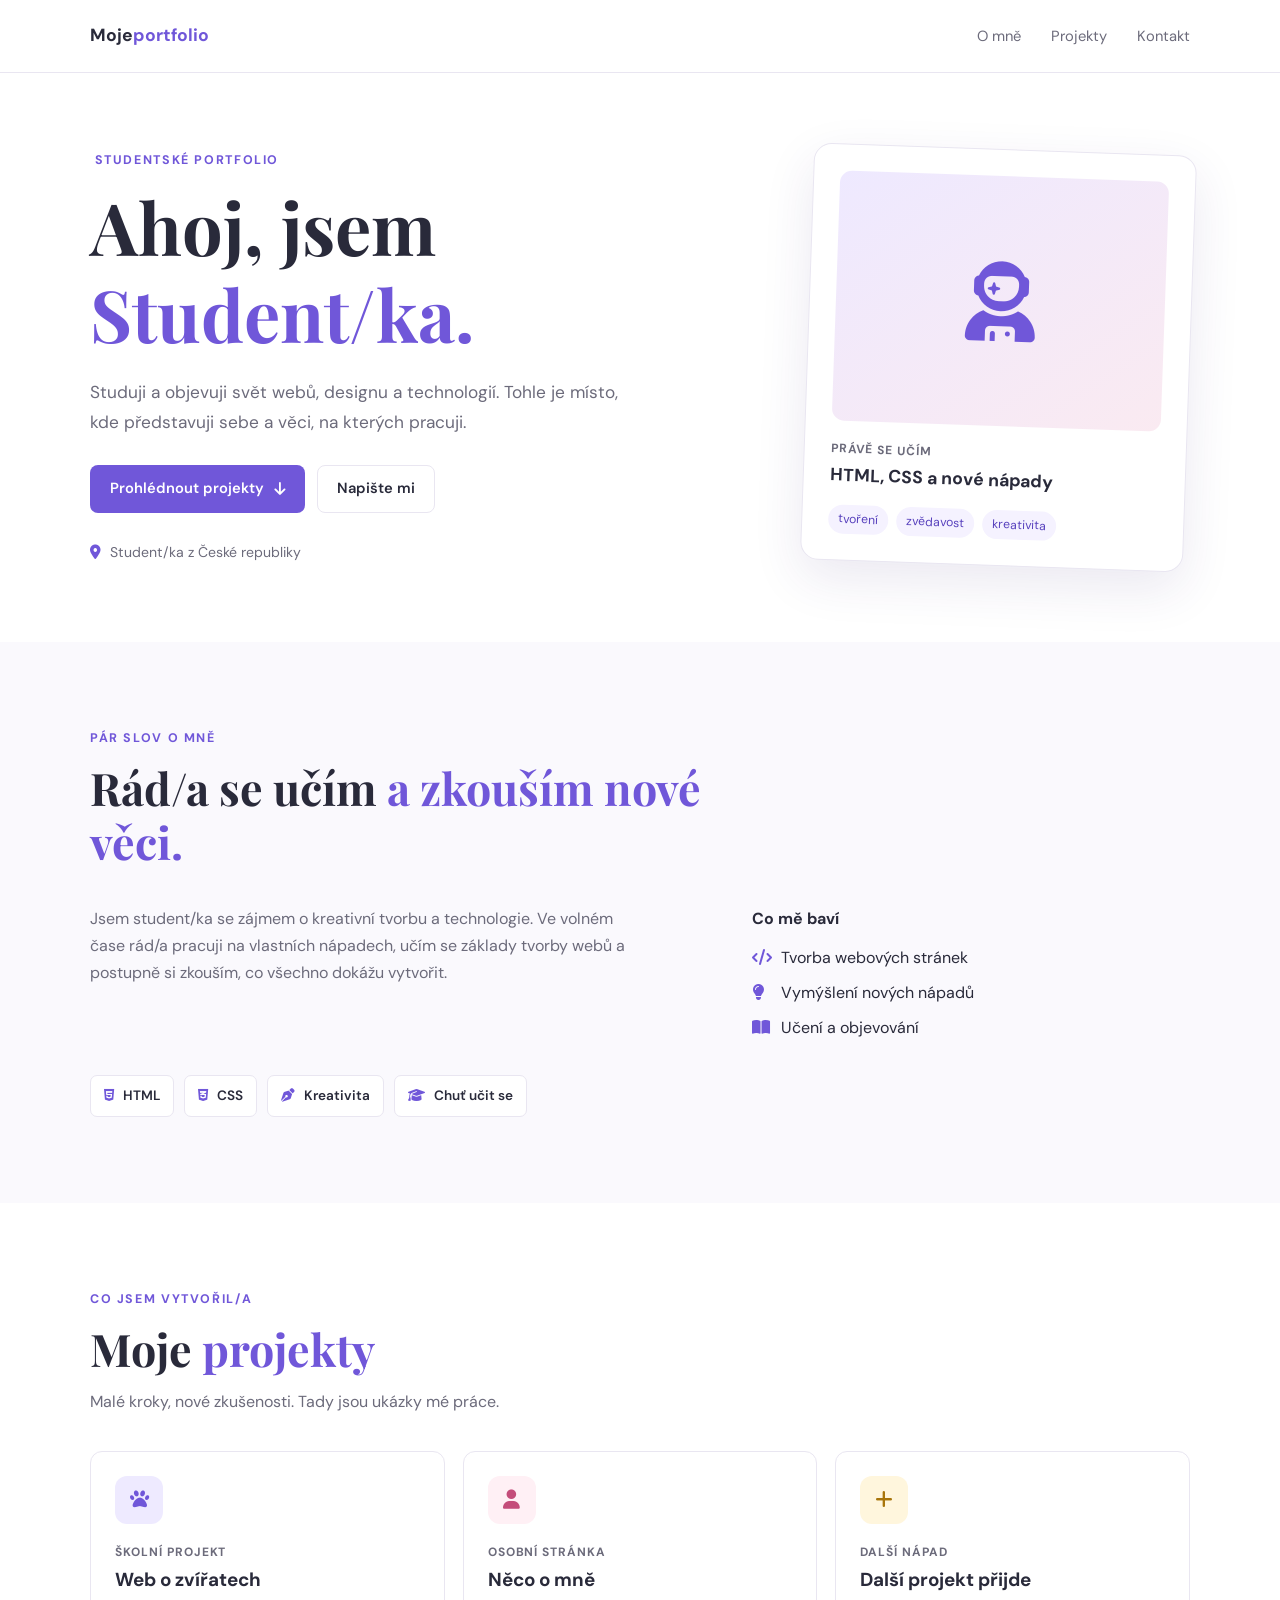
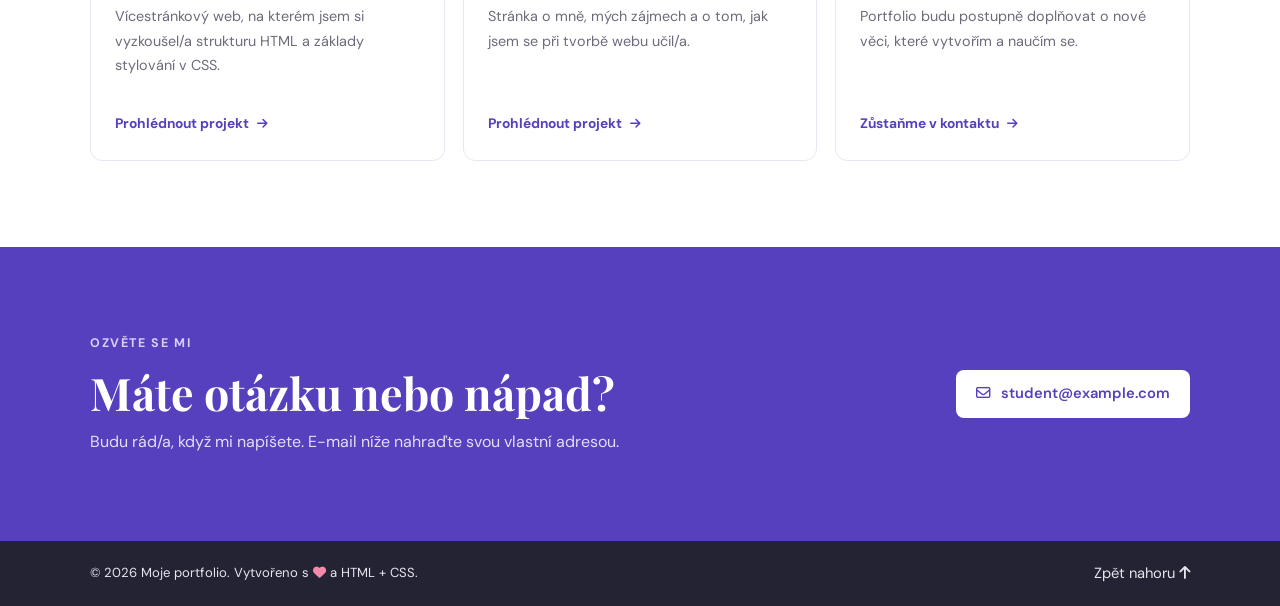
==== index.html @ a43b7ca5 "aaa" ====
<!DOCTYPE html>
<html lang="cs">

<head>
    <meta charset="UTF-8">
    <meta name="viewport" content="width=device-width, initial-scale=1.0">
    <meta name="description" content="Studentské portfolio — představení, dovednosti a projekty.">
    <title>Moje portfolio | Student</title>
    <link rel="preconnect" href="https://fonts.googleapis.com">
    <link rel="preconnect" href="https://fonts.gstatic.com" crossorigin>
    <link href="https://fonts.googleapis.com/css2?family=DM+Sans:wght@400;500;600;700&family=Playfair+Display:wght@600;700&display=swap" rel="stylesheet">
    <link rel="stylesheet" href="https://cdnjs.cloudflare.com/ajax/libs/font-awesome/6.5.2/css/all.min.css">
    <link rel="stylesheet" href="style.css">
</head>

<body>
    <header class="site-header">
        <nav class="navigation container" aria-label="Hlavní navigace">
            <a class="brand" href="#uvod">Moje<span>portfolio</span></a>
            <ul class="nav-links">
                <li><a href="#o-mne">O mně</a></li>
                <li><a href="#projekty">Projekty</a></li>
                <li><a href="#kontakt">Kontakt</a></li>
            </ul>
        </nav>
    </header>

    <main>
        <section class="hero container" id="uvod">
            <div class="hero-copy">
                <p class="eyebrow"><i class="fa-solid fa-sparkles" aria-hidden="true"></i> Studentské portfolio</p>
                <h1>Ahoj, jsem <span>Student/ka.</span></h1>
                <p class="hero-description">
                    Studuji a objevuji svět webů, designu a technologií. Tohle je místo,
                    kde představuji sebe a věci, na kterých pracuji.
                </p>
                <div class="hero-actions">
                    <a class="button button-primary" href="#projekty">Prohlédnout projekty <i class="fa-solid fa-arrow-down" aria-hidden="true"></i></a>
                    <a class="button button-secondary" href="#kontakt">Napište mi</a>
                </div>
                <p class="hero-note"><i class="fa-solid fa-location-dot" aria-hidden="true"></i> Student/ka z České republiky</p>
            </div>
            <div class="hero-card" aria-label="Krátké představení">
                <div class="portrait-placeholder" aria-hidden="true">
                    <i class="fa-solid fa-user-astronaut"></i>
                </div>
                <p class="card-label">Právě se učím</p>
                <p class="card-title">HTML, CSS a nové nápady</p>
                <div class="learning-tags">
                    <span>tvoření</span>
                    <span>zvědavost</span>
                    <span>kreativita</span>
                </div>
            </div>
        </section>

        <section class="section section-soft" id="o-mne">
            <div class="container">
                <div class="section-heading">
                    <p class="eyebrow">Pár slov o mně</p>
                    <h2>Rád/a se učím <span>a zkouším nové věci.</span></h2>
                </div>
                <div class="about-grid">
                    <p class="about-copy">
                        Jsem student/ka se zájmem o kreativní tvorbu a technologie.
                        Ve volném čase rád/a pracuji na vlastních nápadech, učím se
                        základy tvorby webů a postupně si zkouším, co všechno dokážu vytvořit.
                    </p>
                    <div class="interests">
                        <h3>Co mě baví</h3>
                        <ul>
                            <li><i class="fa-solid fa-code" aria-hidden="true"></i> Tvorba webových stránek</li>
                            <li><i class="fa-solid fa-lightbulb" aria-hidden="true"></i> Vymýšlení nových nápadů</li>
                            <li><i class="fa-solid fa-book-open" aria-hidden="true"></i> Učení a objevování</li>
                        </ul>
                    </div>
                </div>
                <div class="skills" aria-label="Dovednosti">
                    <span><i class="fa-brands fa-html5" aria-hidden="true"></i> HTML</span>
                    <span><i class="fa-brands fa-css3-alt" aria-hidden="true"></i> CSS</span>
                    <span><i class="fa-solid fa-pen-nib" aria-hidden="true"></i> Kreativita</span>
                    <span><i class="fa-solid fa-graduation-cap" aria-hidden="true"></i> Chuť učit se</span>
                </div>
            </div>
        </section>

        <section class="section container" id="projekty">
            <div class="section-heading">
                <p class="eyebrow">Co jsem vytvořil/a</p>
                <h2>Moje <span>projekty</span></h2>
                <p class="section-description">Malé kroky, nové zkušenosti. Tady jsou ukázky mé práce.</p>
            </div>
            <div class="project-grid">
                <article class="project-card">
                    <div class="project-icon"><i class="fa-solid fa-paw" aria-hidden="true"></i></div>
                    <p class="project-type">Školní projekt</p>
                    <h3>Web o zvířatech</h3>
                    <p>Vícestránkový web, na kterém jsem si vyzkoušel/a strukturu HTML a základy stylování v CSS.</p>
                    <a href="zvirata.html">Prohlédnout projekt <i class="fa-solid fa-arrow-right" aria-hidden="true"></i></a>
                </article>
                <article class="project-card">
                    <div class="project-icon project-icon-pink"><i class="fa-solid fa-user" aria-hidden="true"></i></div>
                    <p class="project-type">Osobní stránka</p>
                    <h3>Něco o mně</h3>
                    <p>Stránka o mně, mých zájmech a o tom, jak jsem se při tvorbě webu učil/a.</p>
                    <a href="o-mne.html">Prohlédnout projekt <i class="fa-solid fa-arrow-right" aria-hidden="true"></i></a>
                </article>
                <article class="project-card project-card-note">
                    <div class="project-icon project-icon-yellow"><i class="fa-solid fa-plus" aria-hidden="true"></i></div>
                    <p class="project-type">Další nápad</p>
                    <h3>Další projekt přijde</h3>
                    <p>Portfolio budu postupně doplňovat o nové věci, které vytvořím a naučím se.</p>
                    <a href="#kontakt">Zůstaňme v kontaktu <i class="fa-solid fa-arrow-right" aria-hidden="true"></i></a>
                </article>
            </div>
        </section>

        <section class="section contact-section" id="kontakt">
            <div class="container contact-content">
                <div>
                    <p class="eyebrow">Ozvěte se mi</p>
                    <h2>Máte otázku nebo nápad?</h2>
                    <p>Budu rád/a, když mi napíšete. E-mail níže nahraďte svou vlastní adresou.</p>
                </div>
                <a class="button button-light" href="mailto:student@example.com">
                    <i class="fa-regular fa-envelope" aria-hidden="true"></i> student@example.com
                </a>
            </div>
        </section>
    </main>

    <footer class="site-footer">
        <div class="container footer-content">
            <p>© 2026 Moje portfolio. Vytvořeno s <i class="fa-solid fa-heart" aria-label="láskou"></i> a HTML + CSS.</p>
            <a href="#uvod">Zpět nahoru <i class="fa-solid fa-arrow-up" aria-hidden="true"></i></a>
        </div>
    </footer>
</body>

</html>
---- style.css ----
:root {
    color-scheme: light;
    --ink: #292a3a;
    --muted: #6c6b7b;
    --purple: #7057d9;
    --purple-dark: #5740bd;
    --lavender: #f5f2ff;
    --line: #e9e6f1;
    --white: #fff;
}

* {
    box-sizing: border-box;
}

html {
    scroll-behavior: smooth;
    scroll-padding-top: 88px;
}

body {
    margin: 0;
    background: var(--white);
    color: var(--ink);
    font-family: "DM Sans", sans-serif;
    line-height: 1.7;
}

a {
    color: inherit;
}

.container {
    width: min(1100px, calc(100% - 40px));
    margin-inline: auto;
}

.site-header {
    position: sticky;
    z-index: 2;
    top: 0;
    background: rgb(255 255 255 / 94%);
    border-bottom: 1px solid var(--line);
    backdrop-filter: blur(12px);
}

.navigation,
.nav-links,
.footer-content {
    display: flex;
    align-items: center;
    justify-content: space-between;
}

.navigation {
    min-height: 72px;
}

.brand {
    font-size: 1.1rem;
    font-weight: 700;
    text-decoration: none;
}

.brand span {
    color: var(--purple);
}

.nav-links {
    gap: 30px;
    margin: 0;
    padding: 0;
    list-style: none;
}

.nav-links a,
.site-footer a {
    color: var(--muted);
    font-size: 0.92rem;
    text-decoration: none;
}

.nav-links a:hover,
.site-footer a:hover {
    color: var(--purple);
}

.hero {
    display: grid;
    min-height: 560px;
    grid-template-columns: 1.35fr 0.8fr;
    align-items: center;
    gap: 70px;
    padding-block: 76px;
}

.eyebrow {
    margin: 0 0 12px;
    color: var(--purple);
    font-size: 0.78rem;
    font-weight: 700;
    letter-spacing: 0.13em;
    text-transform: uppercase;
}

h1,
h2,
h3,
p {
    margin-top: 0;
}

h1,
h2 {
    font-family: "Playfair Display", serif;
    line-height: 1.2;
}

h1 {
    max-width: 650px;
    margin-bottom: 22px;
    font-size: clamp(2.8rem, 6vw, 4.5rem);
}

h1 span,
.section-heading h2 span {
    color: var(--purple);
}

.hero-description {
    max-width: 550px;
    margin-bottom: 28px;
    color: var(--muted);
    font-size: 1.08rem;
}

.hero-actions {
    display: flex;
    flex-wrap: wrap;
    gap: 12px;
}

.button {
    display: inline-flex;
    min-height: 48px;
    align-items: center;
    justify-content: center;
    gap: 10px;
    padding: 10px 19px;
    border: 1px solid transparent;
    border-radius: 8px;
    font-size: 0.92rem;
    font-weight: 600;
    text-decoration: none;
    transition: background-color 160ms ease, transform 160ms ease;
}

.button:hover {
    transform: translateY(-2px);
}

.button-primary {
    background: var(--purple);
    color: var(--white);
}

.button-primary:hover {
    background: var(--purple-dark);
}

.button-secondary {
    border-color: var(--line);
    color: var(--ink);
}

.button-secondary:hover {
    background: var(--lavender);
}

.hero-note {
    margin: 28px 0 0;
    color: var(--muted);
    font-size: 0.88rem;
}

.hero-note i {
    margin-right: 5px;
    color: var(--purple);
}

.hero-card {
    position: relative;
    padding: 26px;
    border: 1px solid var(--line);
    border-radius: 18px;
    background: var(--white);
    box-shadow: 0 18px 50px rgb(61 44 120 / 10%);
    transform: rotate(2deg);
}

.portrait-placeholder {
    display: grid;
    min-height: 250px;
    place-items: center;
    border-radius: 12px;
    background: linear-gradient(145deg, #eee9ff, #faeaf1);
    color: var(--purple);
    font-size: 5rem;
}

.card-label,
.project-type {
    margin: 18px 0 2px;
    color: var(--muted);
    font-size: 0.75rem;
    font-weight: 700;
    letter-spacing: 0.08em;
    text-transform: uppercase;
}

.card-title {
    margin-bottom: 14px;
    font-size: 1.1rem;
    font-weight: 700;
}

.learning-tags {
    display: flex;
    flex-wrap: wrap;
    gap: 8px;
}

.learning-tags span {
    padding: 4px 10px;
    border-radius: 99px;
    background: var(--lavender);
    color: var(--purple-dark);
    font-size: 0.76rem;
}

.section {
    padding-block: 86px;
}

.section-soft {
    background: #faf9fd;
}

.section-heading {
    max-width: 660px;
    margin-bottom: 36px;
}

.section-heading h2,
.contact-content h2 {
    margin-bottom: 12px;
    font-size: clamp(2rem, 4vw, 2.8rem);
}

.section-description,
.about-copy,
.project-card > p:not(.project-type),
.contact-content > div > p:last-child {
    color: var(--muted);
}

.about-grid {
    display: grid;
    grid-template-columns: 1.15fr 0.85fr;
    gap: 70px;
}

.about-copy {
    max-width: 560px;
    margin: 0;
}

.interests h3 {
    margin-bottom: 12px;
    font-size: 1rem;
}

.interests ul {
    display: grid;
    gap: 8px;
    margin: 0;
    padding: 0;
    list-style: none;
}

.interests li i {
    width: 25px;
    color: var(--purple);
}

.skills {
    display: flex;
    flex-wrap: wrap;
    gap: 10px;
    margin-top: 34px;
}

.skills span {
    padding: 8px 13px;
    border: 1px solid var(--line);
    border-radius: 7px;
    background: var(--white);
    font-size: 0.85rem;
    font-weight: 600;
}

.skills i {
    margin-right: 6px;
    color: var(--purple);
}

.project-grid {
    display: grid;
    grid-template-columns: repeat(3, 1fr);
    gap: 18px;
}

.project-card {
    display: flex;
    min-height: 310px;
    flex-direction: column;
    align-items: flex-start;
    padding: 24px;
    border: 1px solid var(--line);
    border-radius: 12px;
    background: var(--white);
    transition: border-color 160ms ease, box-shadow 160ms ease, transform 160ms ease;
}

.project-card:hover {
    transform: translateY(-4px);
    border-color: #cfc5ff;
    box-shadow: 0 14px 32px rgb(61 44 120 / 8%);
}

.project-icon {
    display: grid;
    width: 48px;
    height: 48px;
    place-items: center;
    border-radius: 12px;
    background: #eeeaff;
    color: var(--purple);
    font-size: 1.2rem;
}

.project-icon-pink {
    background: #fff0f5;
    color: #c44d7a;
}

.project-icon-yellow {
    background: #fff6dd;
    color: #a8750b;
}

.project-card .project-type {
    margin-top: 18px;
}

.project-card h3 {
    margin-bottom: 8px;
    font-size: 1.18rem;
}

.project-card > p:not(.project-type) {
    margin-bottom: 18px;
    font-size: 0.9rem;
}

.project-card > a {
    margin-top: auto;
    color: var(--purple-dark);
    font-size: 0.86rem;
    font-weight: 700;
    text-decoration: none;
}

.project-card > a i {
    margin-left: 5px;
    font-size: 0.75rem;
}

.contact-section {
    background: var(--purple-dark);
    color: var(--white);
}

.contact-content {
    display: flex;
    align-items: center;
    justify-content: space-between;
    gap: 30px;
}

.contact-content .eyebrow {
    color: #d9d0ff;
}

.contact-content h2 {
    margin-bottom: 8px;
}

.contact-content > div > p:last-child {
    margin-bottom: 0;
    color: #e3def7;
}

.button-light {
    flex-shrink: 0;
    background: var(--white);
    color: var(--purple-dark);
}

.button-light:hover {
    background: var(--lavender);
}

.site-footer {
    padding-block: 20px;
    background: #242333;
    color: #e7e5ee;
    font-size: 0.82rem;
}

.footer-content p {
    margin: 0;
}

.footer-content p i {
    color: #f28aa9;
}

.site-footer a {
    color: #e7e5ee;
}

@media (max-width: 760px) {
    .hero {
        min-height: auto;
        grid-template-columns: 1fr;
        gap: 40px;
        padding-block: 62px;
    }

    .hero-card {
        width: min(100%, 420px);
        margin-inline: auto;
    }

    .about-grid {
        grid-template-columns: 1fr;
        gap: 28px;
    }

    .project-grid {
        grid-template-columns: 1fr 1fr;
    }

    .contact-content {
        align-items: flex-start;
        flex-direction: column;
    }
}

@media (max-width: 520px) {
    .container {
        width: min(100% - 32px, 1100px);
    }

    .navigation {
        min-height: 64px;
    }

    .nav-links {
        gap: 14px;
    }

    .nav-links a {
        font-size: 0.8rem;
    }

    .section {
        padding-block: 64px;
    }

    .project-grid {
        grid-template-columns: 1fr;
    }

    .project-card {
        min-height: 275px;
    }

    .footer-content {
        align-items: flex-start;
        flex-direction: column;
        gap: 8px;
    }
}

@media (prefers-reduced-motion: reduce) {
    *,
    *::before,
    *::after {
        scroll-behavior: auto !important;
        transition-duration: 0.01ms !important;
    }
}
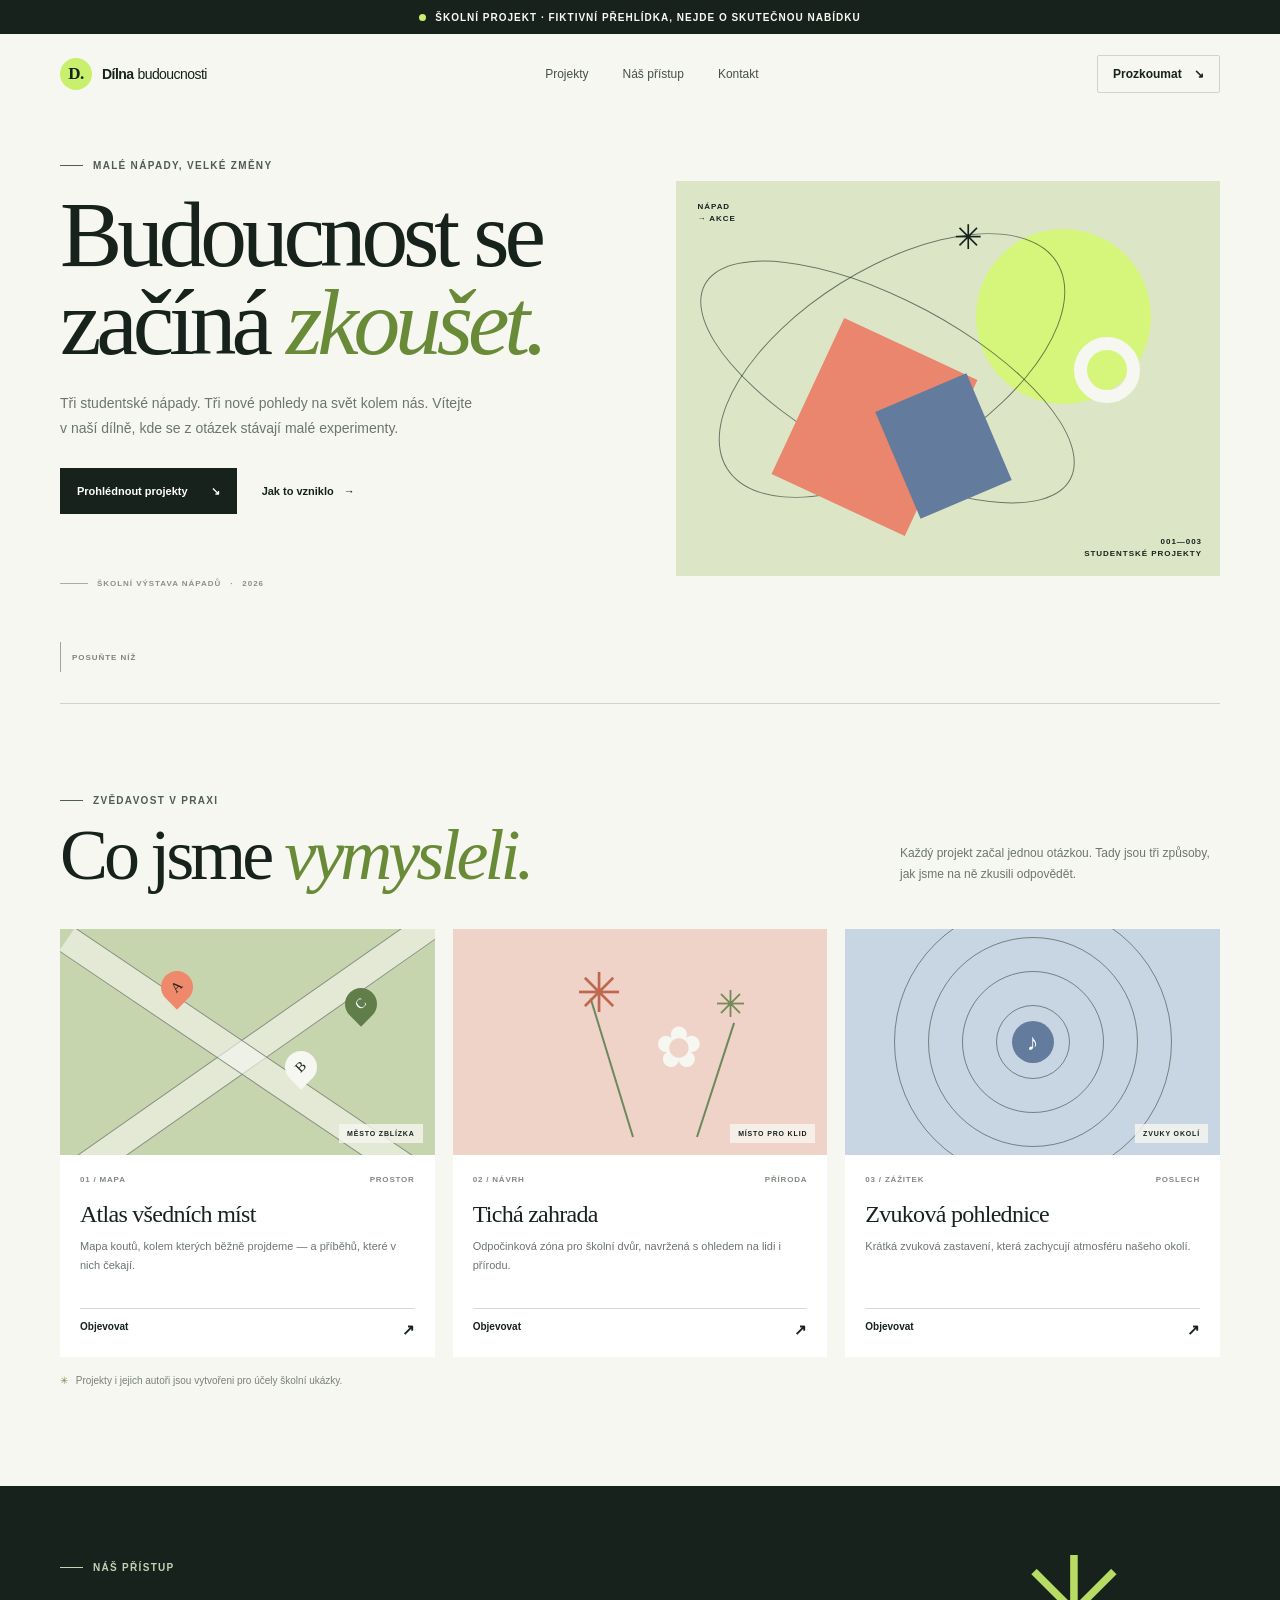
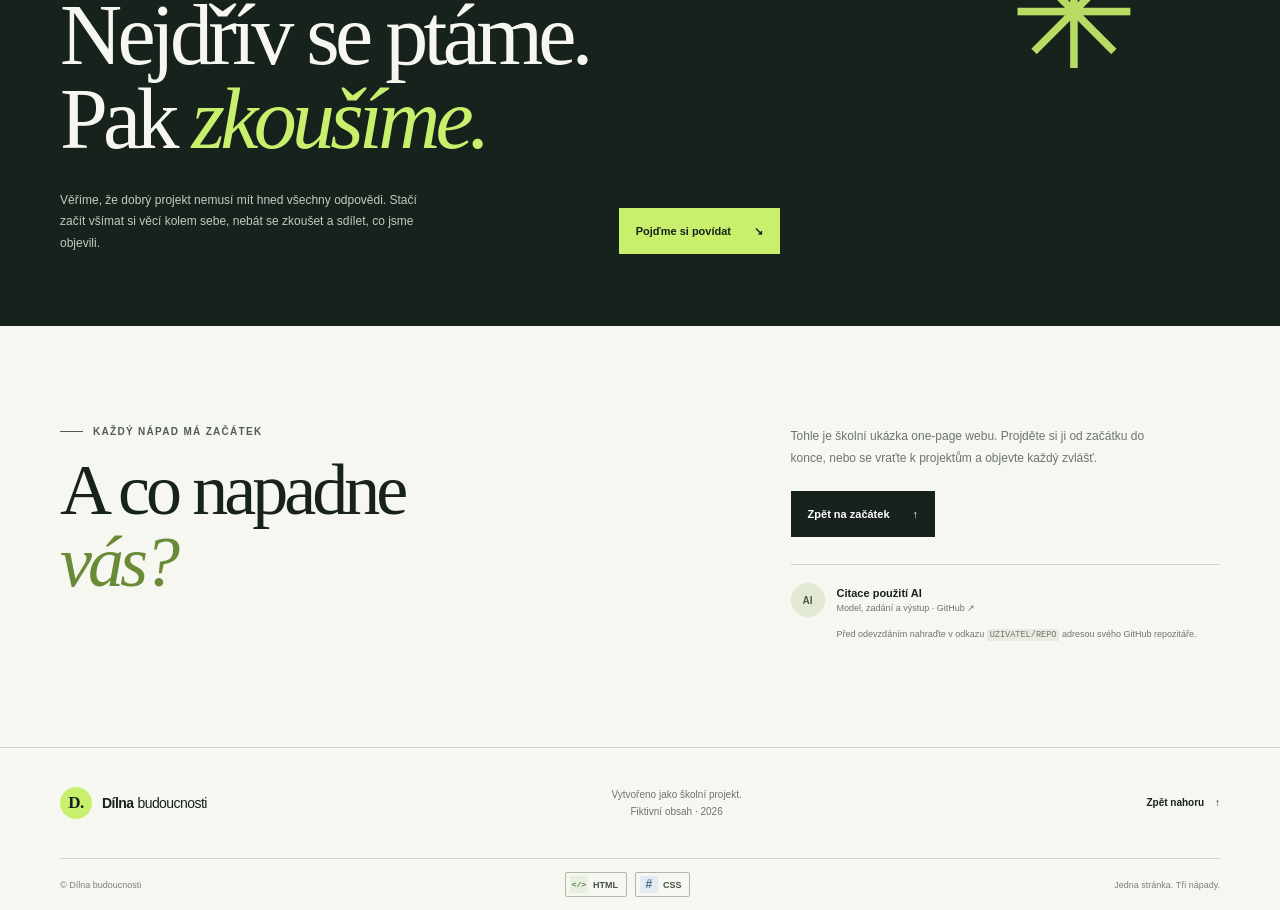
==== commit bb1ffac0: "Add files via upload" ====
--- a/index.html
+++ b/index.html
@@ -1,140 +1,170 @@
-<!DOCTYPE html>
-<html lang="cs">
-
-<head>
-    <meta charset="UTF-8">
-    <meta name="viewport" content="width=device-width, initial-scale=1.0">
-    <meta name="description" content="Studentské portfolio — představení, dovednosti a projekty.">
-    <title>Moje portfolio | Student</title>
-    <link rel="preconnect" href="https://fonts.googleapis.com">
-    <link rel="preconnect" href="https://fonts.gstatic.com" crossorigin>
-    <link href="https://fonts.googleapis.com/css2?family=DM+Sans:wght@400;500;600;700&family=Playfair+Display:wght@600;700&display=swap" rel="stylesheet">
-    <link rel="stylesheet" href="https://cdnjs.cloudflare.com/ajax/libs/font-awesome/6.5.2/css/all.min.css">
-    <link rel="stylesheet" href="style.css">
-</head>
-
-<body>
-    <header class="site-header">
-        <nav class="navigation container" aria-label="Hlavní navigace">
-            <a class="brand" href="#uvod">Moje<span>portfolio</span></a>
-            <ul class="nav-links">
-                <li><a href="#o-mne">O mně</a></li>
-                <li><a href="#projekty">Projekty</a></li>
-                <li><a href="#kontakt">Kontakt</a></li>
-            </ul>
-        </nav>
-    </header>
-
-    <main>
-        <section class="hero container" id="uvod">
-            <div class="hero-copy">
-                <p class="eyebrow"><i class="fa-solid fa-sparkles" aria-hidden="true"></i> Studentské portfolio</p>
-                <h1>Ahoj, jsem <span>Student/ka.</span></h1>
-                <p class="hero-description">
-                    Studuji a objevuji svět webů, designu a technologií. Tohle je místo,
-                    kde představuji sebe a věci, na kterých pracuji.
-                </p>
-                <div class="hero-actions">
-                    <a class="button button-primary" href="#projekty">Prohlédnout projekty <i class="fa-solid fa-arrow-down" aria-hidden="true"></i></a>
-                    <a class="button button-secondary" href="#kontakt">Napište mi</a>
-                </div>
-                <p class="hero-note"><i class="fa-solid fa-location-dot" aria-hidden="true"></i> Student/ka z České republiky</p>
-            </div>
-            <div class="hero-card" aria-label="Krátké představení">
-                <div class="portrait-placeholder" aria-hidden="true">
-                    <i class="fa-solid fa-user-astronaut"></i>
-                </div>
-                <p class="card-label">Právě se učím</p>
-                <p class="card-title">HTML, CSS a nové nápady</p>
-                <div class="learning-tags">
-                    <span>tvoření</span>
-                    <span>zvědavost</span>
-                    <span>kreativita</span>
-                </div>
-            </div>
-        </section>
-
-        <section class="section section-soft" id="o-mne">
-            <div class="container">
-                <div class="section-heading">
-                    <p class="eyebrow">Pár slov o mně</p>
-                    <h2>Rád/a se učím <span>a zkouším nové věci.</span></h2>
-                </div>
-                <div class="about-grid">
-                    <p class="about-copy">
-                        Jsem student/ka se zájmem o kreativní tvorbu a technologie.
-                        Ve volném čase rád/a pracuji na vlastních nápadech, učím se
-                        základy tvorby webů a postupně si zkouším, co všechno dokážu vytvořit.
-                    </p>
-                    <div class="interests">
-                        <h3>Co mě baví</h3>
-                        <ul>
-                            <li><i class="fa-solid fa-code" aria-hidden="true"></i> Tvorba webových stránek</li>
-                            <li><i class="fa-solid fa-lightbulb" aria-hidden="true"></i> Vymýšlení nových nápadů</li>
-                            <li><i class="fa-solid fa-book-open" aria-hidden="true"></i> Učení a objevování</li>
-                        </ul>
-                    </div>
-                </div>
-                <div class="skills" aria-label="Dovednosti">
-                    <span><i class="fa-brands fa-html5" aria-hidden="true"></i> HTML</span>
-                    <span><i class="fa-brands fa-css3-alt" aria-hidden="true"></i> CSS</span>
-                    <span><i class="fa-solid fa-pen-nib" aria-hidden="true"></i> Kreativita</span>
-                    <span><i class="fa-solid fa-graduation-cap" aria-hidden="true"></i> Chuť učit se</span>
-                </div>
-            </div>
-        </section>
-
-        <section class="section container" id="projekty">
-            <div class="section-heading">
-                <p class="eyebrow">Co jsem vytvořil/a</p>
-                <h2>Moje <span>projekty</span></h2>
-                <p class="section-description">Malé kroky, nové zkušenosti. Tady jsou ukázky mé práce.</p>
-            </div>
-            <div class="project-grid">
-                <article class="project-card">
-                    <div class="project-icon"><i class="fa-solid fa-paw" aria-hidden="true"></i></div>
-                    <p class="project-type">Školní projekt</p>
-                    <h3>Web o zvířatech</h3>
-                    <p>Vícestránkový web, na kterém jsem si vyzkoušel/a strukturu HTML a základy stylování v CSS.</p>
-                    <a href="zvirata.html">Prohlédnout projekt <i class="fa-solid fa-arrow-right" aria-hidden="true"></i></a>
-                </article>
-                <article class="project-card">
-                    <div class="project-icon project-icon-pink"><i class="fa-solid fa-user" aria-hidden="true"></i></div>
-                    <p class="project-type">Osobní stránka</p>
-                    <h3>Něco o mně</h3>
-                    <p>Stránka o mně, mých zájmech a o tom, jak jsem se při tvorbě webu učil/a.</p>
-                    <a href="o-mne.html">Prohlédnout projekt <i class="fa-solid fa-arrow-right" aria-hidden="true"></i></a>
-                </article>
-                <article class="project-card project-card-note">
-                    <div class="project-icon project-icon-yellow"><i class="fa-solid fa-plus" aria-hidden="true"></i></div>
-                    <p class="project-type">Další nápad</p>
-                    <h3>Další projekt přijde</h3>
-                    <p>Portfolio budu postupně doplňovat o nové věci, které vytvořím a naučím se.</p>
-                    <a href="#kontakt">Zůstaňme v kontaktu <i class="fa-solid fa-arrow-right" aria-hidden="true"></i></a>
-                </article>
-            </div>
-        </section>
-
-        <section class="section contact-section" id="kontakt">
-            <div class="container contact-content">
-                <div>
-                    <p class="eyebrow">Ozvěte se mi</p>
-                    <h2>Máte otázku nebo nápad?</h2>
-                    <p>Budu rád/a, když mi napíšete. E-mail níže nahraďte svou vlastní adresou.</p>
-                </div>
-                <a class="button button-light" href="mailto:student@example.com">
-                    <i class="fa-regular fa-envelope" aria-hidden="true"></i> student@example.com
-                </a>
-            </div>
-        </section>
-    </main>
-
-    <footer class="site-footer">
-        <div class="container footer-content">
-            <p>© 2026 Moje portfolio. Vytvořeno s <i class="fa-solid fa-heart" aria-label="láskou"></i> a HTML + CSS.</p>
-            <a href="#uvod">Zpět nahoru <i class="fa-solid fa-arrow-up" aria-hidden="true"></i></a>
-        </div>
-    </footer>
-</body>
-
-</html>
+<!doctype html>
+<html lang="cs">
+<head>
+  <meta charset="utf-8">
+  <meta name="viewport" content="width=device-width, initial-scale=1">
+  <meta name="description" content="Fiktivní školní přehlídka nápadů a projektů, které mění obyčejná místa v něco nového.">
+  <title>Dílna budoucnosti — nápady v pohybu</title>
+  <link rel="stylesheet" href="style.css">
+</head>
+<body>
+  <a class="skip-link" href="#obsah">Přeskočit na obsah</a>
+
+  <header class="site-header" id="nahoru">
+    <div class="school-notice">
+      <span class="notice-dot" aria-hidden="true"></span>
+      Školní projekt · fiktivní přehlídka, nejde o skutečnou nabídku
+    </div>
+    <div class="nav-wrap">
+      <a class="brand" href="#nahoru" aria-label="Dílna budoucnosti, úvod">
+        <span class="brand-mark" aria-hidden="true">D.</span>
+        <span>Dílna<span class="brand-light">budoucnosti</span></span>
+      </a>
+      <nav aria-label="Hlavní navigace">
+        <a href="#projekty">Projekty</a>
+        <a href="#pribeh">Náš přístup</a>
+        <a href="#kontakt">Kontakt</a>
+      </nav>
+      <a class="nav-cta" href="#projekty">Prozkoumat <span aria-hidden="true">↘</span></a>
+    </div>
+  </header>
+
+  <main id="obsah">
+    <section class="hero section-wrap" aria-labelledby="hero-title">
+      <div class="hero-copy">
+        <p class="eyebrow"><span class="eyebrow-line"></span> Malé nápady, velké změny</p>
+        <h1 id="hero-title">Budoucnost se<br>začíná <span>zkoušet.</span></h1>
+        <p class="hero-lead">Tři studentské nápady. Tři nové pohledy na svět kolem nás. Vítejte v naší dílně, kde se z otázek stávají malé experimenty.</p>
+        <div class="hero-actions">
+          <a class="button button-dark" href="#projekty">Prohlédnout projekty <span aria-hidden="true">↘</span></a>
+          <a class="text-link" href="#pribeh">Jak to vzniklo <span aria-hidden="true">→</span></a>
+        </div>
+        <div class="hero-caption"><span class="caption-rule"></span> ŠKOLNÍ VÝSTAVA NÁPADŮ <span>·</span> 2026</div>
+      </div>
+      <div class="hero-art" aria-label="Abstraktní ilustrace barevných tvarů" role="img">
+        <div class="art-sun"></div>
+        <div class="art-orbit orbit-one"></div>
+        <div class="art-orbit orbit-two"></div>
+        <div class="art-block block-one"></div>
+        <div class="art-block block-two"></div>
+        <div class="art-circle"></div>
+        <span class="art-label label-top">NÁPAD<br>→ AKCE</span>
+        <span class="art-label label-bottom">001—003<br>STUDENTSKÉ PROJEKTY</span>
+        <span class="art-spark" aria-hidden="true">✳</span>
+      </div>
+      <a class="scroll-cue" href="#projekty"><span class="scroll-line"></span> POSUŇTE NÍŽ</a>
+    </section>
+
+    <section class="projects section-wrap" id="projekty" aria-labelledby="projects-title">
+      <div class="section-heading">
+        <div>
+          <p class="eyebrow"><span class="eyebrow-line"></span> Zvědavost v praxi</p>
+          <h2 id="projects-title">Co jsme <span>vymysleli.</span></h2>
+        </div>
+        <p class="section-intro">Každý projekt začal jednou otázkou. Tady jsou tři způsoby, jak jsme na ně zkusili odpovědět.</p>
+      </div>
+
+      <div class="project-grid">
+        <article class="project-card project-card-green">
+          <div class="project-visual visual-atlas" aria-hidden="true">
+            <span class="map-road road-one"></span>
+            <span class="map-road road-two"></span>
+            <span class="map-pin pin-one">A</span>
+            <span class="map-pin pin-two">B</span>
+            <span class="map-pin pin-three">C</span>
+            <span class="visual-note">MĚSTO ZBLÍZKA</span>
+          </div>
+          <div class="project-info">
+            <div class="project-meta"><span>01 / MAPA</span><span>PROSTOR</span></div>
+            <h3>Atlas všedních míst</h3>
+            <p>Mapa koutů, kolem kterých běžně projdeme — a příběhů, které v nich čekají.</p>
+            <a href="#kontakt" class="project-link" aria-label="Zjistit více o projektu Atlas všedních míst">Objevovat <span aria-hidden="true">↗</span></a>
+          </div>
+        </article>
+
+        <article class="project-card project-card-pink">
+          <div class="project-visual visual-garden" aria-hidden="true">
+            <span class="garden-stem stem-one"></span>
+            <span class="garden-stem stem-two"></span>
+            <span class="garden-flower flower-one">✳</span>
+            <span class="garden-flower flower-two">✿</span>
+            <span class="garden-flower flower-three">✳</span>
+            <span class="visual-note">MÍSTO PRO KLID</span>
+          </div>
+          <div class="project-info">
+            <div class="project-meta"><span>02 / NÁVRH</span><span>PŘÍRODA</span></div>
+            <h3>Tichá zahrada</h3>
+            <p>Odpočinková zóna pro školní dvůr, navržená s ohledem na lidi i přírodu.</p>
+            <a href="#kontakt" class="project-link" aria-label="Zjistit více o projektu Tichá zahrada">Objevovat <span aria-hidden="true">↗</span></a>
+          </div>
+        </article>
+
+        <article class="project-card project-card-blue">
+          <div class="project-visual visual-sound" aria-hidden="true">
+            <span class="sound-wave wave-one"></span>
+            <span class="sound-wave wave-two"></span>
+            <span class="sound-wave wave-three"></span>
+            <span class="sound-wave wave-four"></span>
+            <span class="sound-core">♪</span>
+            <span class="visual-note">ZVUKY OKOLÍ</span>
+          </div>
+          <div class="project-info">
+            <div class="project-meta"><span>03 / ZÁŽITEK</span><span>POSLECH</span></div>
+            <h3>Zvuková pohlednice</h3>
+            <p>Krátká zvuková zastavení, která zachycují atmosféru našeho okolí.</p>
+            <a href="#kontakt" class="project-link" aria-label="Zjistit více o projektu Zvuková pohlednice">Objevovat <span aria-hidden="true">↗</span></a>
+          </div>
+        </article>
+      </div>
+      <p class="fiction-note"><span aria-hidden="true">✳</span> Projekty i jejich autoři jsou vytvořeni pro účely školní ukázky.</p>
+    </section>
+
+    <section class="manifesto" id="pribeh" aria-labelledby="manifesto-title">
+      <div class="manifesto-inner section-wrap">
+        <p class="eyebrow eyebrow-light"><span class="eyebrow-line"></span> Náš přístup</p>
+        <h2 id="manifesto-title">Nejdřív se ptáme.<br>Pak <span>zkoušíme.</span></h2>
+        <div class="manifesto-bottom">
+          <p>Věříme, že dobrý projekt nemusí mít hned všechny odpovědi. Stačí začít všímat si věcí kolem sebe, nebát se zkoušet a sdílet, co jsme objevili.</p>
+          <a class="button button-light" href="#kontakt">Pojďme si povídat <span aria-hidden="true">↘</span></a>
+        </div>
+        <span class="manifesto-star" aria-hidden="true">✳</span>
+      </div>
+    </section>
+
+    <section class="contact section-wrap" id="kontakt" aria-labelledby="contact-title">
+      <div>
+        <p class="eyebrow"><span class="eyebrow-line"></span> Každý nápad má začátek</p>
+        <h2 id="contact-title">A co napadne<br><span>vás?</span></h2>
+      </div>
+      <div class="contact-aside">
+        <p>Tohle je školní ukázka one-page webu. Projděte si ji od začátku do konce, nebo se vraťte k projektům a objevte každý zvlášť.</p>
+        <a class="button button-dark" href="#nahoru">Zpět na začátek <span aria-hidden="true">↑</span></a>
+        <a class="ai-citation" href="https://github.com/UZIVATEL/REPO/blob/main/AI-CITACE.md" target="_blank" rel="noopener noreferrer">
+          <span class="citation-icon" aria-hidden="true">AI</span>
+          <span><strong>Citace použití AI</strong><small>Model, zadání a výstup · GitHub ↗</small></span>
+        </a>
+        <p class="github-hint">Před odevzdáním nahraďte v odkazu <code>UZIVATEL/REPO</code> adresou svého GitHub repozitáře.</p>
+      </div>
+    </section>
+  </main>
+
+  <footer class="site-footer">
+    <div class="footer-main section-wrap">
+      <a class="brand footer-brand" href="#nahoru" aria-label="Dílna budoucnosti, zpět na začátek">
+        <span class="brand-mark" aria-hidden="true">D.</span>
+        <span>Dílna<span class="brand-light">budoucnosti</span></span>
+      </a>
+      <p>Vytvořeno jako školní projekt.<br>Fiktivní obsah · 2026</p>
+      <a class="back-top" href="#nahoru">Zpět nahoru <span aria-hidden="true">↑</span></a>
+    </div>
+    <div class="footer-bottom section-wrap">
+      <span>© Dílna budoucnosti</span>
+      <div class="validators" aria-label="Odkazy na validátory">
+        <a class="validator-badge" href="https://validator.w3.org/" target="_blank" rel="noopener noreferrer" aria-label="Otevřít validátor HTML od W3C"><span class="badge-icon" aria-hidden="true">&lt;/&gt;</span> HTML</a>
+        <a class="validator-badge" href="https://jigsaw.w3.org/css-validator/" target="_blank" rel="noopener noreferrer" aria-label="Otevřít validátor CSS od W3C"><span class="badge-icon badge-css" aria-hidden="true">#</span> CSS</a>
+      </div>
+      <span>Jedna stránka. Tři nápady.</span>
+    </div>
+  </footer>
+</body>
+</html>
--- a/style.css
+++ b/style.css
@@ -1,514 +1,1137 @@
-:root {
-    color-scheme: light;
-    --ink: #292a3a;
-    --muted: #6c6b7b;
-    --purple: #7057d9;
-    --purple-dark: #5740bd;
-    --lavender: #f5f2ff;
-    --line: #e9e6f1;
-    --white: #fff;
-}
-
-* {
-    box-sizing: border-box;
-}
-
-html {
-    scroll-behavior: smooth;
-    scroll-padding-top: 88px;
-}
-
-body {
-    margin: 0;
-    background: var(--white);
-    color: var(--ink);
-    font-family: "DM Sans", sans-serif;
-    line-height: 1.7;
-}
-
-a {
-    color: inherit;
-}
-
-.container {
-    width: min(1100px, calc(100% - 40px));
-    margin-inline: auto;
-}
-
-.site-header {
-    position: sticky;
-    z-index: 2;
-    top: 0;
-    background: rgb(255 255 255 / 94%);
-    border-bottom: 1px solid var(--line);
-    backdrop-filter: blur(12px);
-}
-
-.navigation,
-.nav-links,
-.footer-content {
-    display: flex;
-    align-items: center;
-    justify-content: space-between;
-}
-
-.navigation {
-    min-height: 72px;
-}
-
-.brand {
-    font-size: 1.1rem;
-    font-weight: 700;
-    text-decoration: none;
-}
-
-.brand span {
-    color: var(--purple);
-}
-
-.nav-links {
-    gap: 30px;
-    margin: 0;
-    padding: 0;
-    list-style: none;
-}
-
-.nav-links a,
-.site-footer a {
-    color: var(--muted);
-    font-size: 0.92rem;
-    text-decoration: none;
-}
-
-.nav-links a:hover,
-.site-footer a:hover {
-    color: var(--purple);
-}
-
-.hero {
-    display: grid;
-    min-height: 560px;
-    grid-template-columns: 1.35fr 0.8fr;
-    align-items: center;
-    gap: 70px;
-    padding-block: 76px;
-}
-
-.eyebrow {
-    margin: 0 0 12px;
-    color: var(--purple);
-    font-size: 0.78rem;
-    font-weight: 700;
-    letter-spacing: 0.13em;
-    text-transform: uppercase;
-}
-
-h1,
-h2,
-h3,
-p {
-    margin-top: 0;
-}
-
-h1,
-h2 {
-    font-family: "Playfair Display", serif;
-    line-height: 1.2;
-}
-
-h1 {
-    max-width: 650px;
-    margin-bottom: 22px;
-    font-size: clamp(2.8rem, 6vw, 4.5rem);
-}
-
-h1 span,
-.section-heading h2 span {
-    color: var(--purple);
-}
-
-.hero-description {
-    max-width: 550px;
-    margin-bottom: 28px;
-    color: var(--muted);
-    font-size: 1.08rem;
-}
-
-.hero-actions {
-    display: flex;
-    flex-wrap: wrap;
-    gap: 12px;
-}
-
-.button {
-    display: inline-flex;
-    min-height: 48px;
-    align-items: center;
-    justify-content: center;
-    gap: 10px;
-    padding: 10px 19px;
-    border: 1px solid transparent;
-    border-radius: 8px;
-    font-size: 0.92rem;
-    font-weight: 600;
-    text-decoration: none;
-    transition: background-color 160ms ease, transform 160ms ease;
-}
-
-.button:hover {
-    transform: translateY(-2px);
-}
-
-.button-primary {
-    background: var(--purple);
-    color: var(--white);
-}
-
-.button-primary:hover {
-    background: var(--purple-dark);
-}
-
-.button-secondary {
-    border-color: var(--line);
-    color: var(--ink);
-}
-
-.button-secondary:hover {
-    background: var(--lavender);
-}
-
-.hero-note {
-    margin: 28px 0 0;
-    color: var(--muted);
-    font-size: 0.88rem;
-}
-
-.hero-note i {
-    margin-right: 5px;
-    color: var(--purple);
-}
-
-.hero-card {
-    position: relative;
-    padding: 26px;
-    border: 1px solid var(--line);
-    border-radius: 18px;
-    background: var(--white);
-    box-shadow: 0 18px 50px rgb(61 44 120 / 10%);
-    transform: rotate(2deg);
-}
-
-.portrait-placeholder {
-    display: grid;
-    min-height: 250px;
-    place-items: center;
-    border-radius: 12px;
-    background: linear-gradient(145deg, #eee9ff, #faeaf1);
-    color: var(--purple);
-    font-size: 5rem;
-}
-
-.card-label,
-.project-type {
-    margin: 18px 0 2px;
-    color: var(--muted);
-    font-size: 0.75rem;
-    font-weight: 700;
-    letter-spacing: 0.08em;
-    text-transform: uppercase;
-}
-
-.card-title {
-    margin-bottom: 14px;
-    font-size: 1.1rem;
-    font-weight: 700;
-}
-
-.learning-tags {
-    display: flex;
-    flex-wrap: wrap;
-    gap: 8px;
-}
-
-.learning-tags span {
-    padding: 4px 10px;
-    border-radius: 99px;
-    background: var(--lavender);
-    color: var(--purple-dark);
-    font-size: 0.76rem;
-}
-
-.section {
-    padding-block: 86px;
-}
-
-.section-soft {
-    background: #faf9fd;
-}
-
-.section-heading {
-    max-width: 660px;
-    margin-bottom: 36px;
-}
-
-.section-heading h2,
-.contact-content h2 {
-    margin-bottom: 12px;
-    font-size: clamp(2rem, 4vw, 2.8rem);
-}
-
-.section-description,
-.about-copy,
-.project-card > p:not(.project-type),
-.contact-content > div > p:last-child {
-    color: var(--muted);
-}
-
-.about-grid {
-    display: grid;
-    grid-template-columns: 1.15fr 0.85fr;
-    gap: 70px;
-}
-
-.about-copy {
-    max-width: 560px;
-    margin: 0;
-}
-
-.interests h3 {
-    margin-bottom: 12px;
-    font-size: 1rem;
-}
-
-.interests ul {
-    display: grid;
-    gap: 8px;
-    margin: 0;
-    padding: 0;
-    list-style: none;
-}
-
-.interests li i {
-    width: 25px;
-    color: var(--purple);
-}
-
-.skills {
-    display: flex;
-    flex-wrap: wrap;
-    gap: 10px;
-    margin-top: 34px;
-}
-
-.skills span {
-    padding: 8px 13px;
-    border: 1px solid var(--line);
-    border-radius: 7px;
-    background: var(--white);
-    font-size: 0.85rem;
-    font-weight: 600;
-}
-
-.skills i {
-    margin-right: 6px;
-    color: var(--purple);
-}
-
-.project-grid {
-    display: grid;
-    grid-template-columns: repeat(3, 1fr);
-    gap: 18px;
-}
-
-.project-card {
-    display: flex;
-    min-height: 310px;
-    flex-direction: column;
-    align-items: flex-start;
-    padding: 24px;
-    border: 1px solid var(--line);
-    border-radius: 12px;
-    background: var(--white);
-    transition: border-color 160ms ease, box-shadow 160ms ease, transform 160ms ease;
-}
-
-.project-card:hover {
-    transform: translateY(-4px);
-    border-color: #cfc5ff;
-    box-shadow: 0 14px 32px rgb(61 44 120 / 8%);
-}
-
-.project-icon {
-    display: grid;
-    width: 48px;
-    height: 48px;
-    place-items: center;
-    border-radius: 12px;
-    background: #eeeaff;
-    color: var(--purple);
-    font-size: 1.2rem;
-}
-
-.project-icon-pink {
-    background: #fff0f5;
-    color: #c44d7a;
-}
-
-.project-icon-yellow {
-    background: #fff6dd;
-    color: #a8750b;
-}
-
-.project-card .project-type {
-    margin-top: 18px;
-}
-
-.project-card h3 {
-    margin-bottom: 8px;
-    font-size: 1.18rem;
-}
-
-.project-card > p:not(.project-type) {
-    margin-bottom: 18px;
-    font-size: 0.9rem;
-}
-
-.project-card > a {
-    margin-top: auto;
-    color: var(--purple-dark);
-    font-size: 0.86rem;
-    font-weight: 700;
-    text-decoration: none;
-}
-
-.project-card > a i {
-    margin-left: 5px;
-    font-size: 0.75rem;
-}
-
-.contact-section {
-    background: var(--purple-dark);
-    color: var(--white);
-}
-
-.contact-content {
-    display: flex;
-    align-items: center;
-    justify-content: space-between;
-    gap: 30px;
-}
-
-.contact-content .eyebrow {
-    color: #d9d0ff;
-}
-
-.contact-content h2 {
-    margin-bottom: 8px;
-}
-
-.contact-content > div > p:last-child {
-    margin-bottom: 0;
-    color: #e3def7;
-}
-
-.button-light {
-    flex-shrink: 0;
-    background: var(--white);
-    color: var(--purple-dark);
-}
-
-.button-light:hover {
-    background: var(--lavender);
-}
-
-.site-footer {
-    padding-block: 20px;
-    background: #242333;
-    color: #e7e5ee;
-    font-size: 0.82rem;
-}
-
-.footer-content p {
-    margin: 0;
-}
-
-.footer-content p i {
-    color: #f28aa9;
-}
-
-.site-footer a {
-    color: #e7e5ee;
-}
-
-@media (max-width: 760px) {
-    .hero {
-        min-height: auto;
-        grid-template-columns: 1fr;
-        gap: 40px;
-        padding-block: 62px;
-    }
-
-    .hero-card {
-        width: min(100%, 420px);
-        margin-inline: auto;
-    }
-
-    .about-grid {
-        grid-template-columns: 1fr;
-        gap: 28px;
-    }
-
-    .project-grid {
-        grid-template-columns: 1fr 1fr;
-    }
-
-    .contact-content {
-        align-items: flex-start;
-        flex-direction: column;
-    }
-}
-
-@media (max-width: 520px) {
-    .container {
-        width: min(100% - 32px, 1100px);
-    }
-
-    .navigation {
-        min-height: 64px;
-    }
-
-    .nav-links {
-        gap: 14px;
-    }
-
-    .nav-links a {
-        font-size: 0.8rem;
-    }
-
-    .section {
-        padding-block: 64px;
-    }
-
-    .project-grid {
-        grid-template-columns: 1fr;
-    }
-
-    .project-card {
-        min-height: 275px;
-    }
-
-    .footer-content {
-        align-items: flex-start;
-        flex-direction: column;
-        gap: 8px;
-    }
-}
-
-@media (prefers-reduced-motion: reduce) {
-    *,
-    *::before,
-    *::after {
-        scroll-behavior: auto !important;
-        transition-duration: 0.01ms !important;
-    }
-}
+:root {
+  color-scheme: light;
+  --ink: #17221c;
+  --muted: #6c756e;
+  --paper: #f7f7f1;
+  --green: #c9f06c;
+  --line: rgba(23, 34, 28, 0.17);
+  --serif: Georgia, "Times New Roman", serif;
+  --sans: Arial, Helvetica, sans-serif;
+}
+
+* {
+  box-sizing: border-box;
+}
+
+html {
+  scroll-behavior: smooth;
+  scroll-padding-top: 90px;
+}
+
+body {
+  margin: 0;
+  background: var(--paper);
+  color: var(--ink);
+  font-family: var(--sans);
+  -webkit-font-smoothing: antialiased;
+}
+
+a {
+  color: inherit;
+}
+
+.skip-link {
+  position: absolute;
+  z-index: 10;
+  top: 8px;
+  left: 8px;
+  padding: 12px 16px;
+  transform: translateY(-150%);
+  background: var(--ink);
+  color: white;
+}
+
+.skip-link:focus {
+  transform: translateY(0);
+}
+
+.section-wrap,
+.nav-wrap {
+  width: min(1160px, calc(100% - 64px));
+  margin-inline: auto;
+}
+
+.school-notice {
+  display: flex;
+  min-height: 34px;
+  align-items: center;
+  justify-content: center;
+  gap: 9px;
+  padding: 6px 16px;
+  background: var(--ink);
+  color: #f9f9f3;
+  font-size: 10px;
+  font-weight: 700;
+  letter-spacing: 0.1em;
+  text-align: center;
+  text-transform: uppercase;
+}
+
+.notice-dot {
+  width: 7px;
+  height: 7px;
+  flex: 0 0 auto;
+  border-radius: 50%;
+  background: var(--green);
+}
+
+.nav-wrap {
+  display: flex;
+  min-height: 79px;
+  align-items: center;
+  justify-content: space-between;
+  gap: 28px;
+}
+
+.brand {
+  display: inline-flex;
+  align-items: center;
+  gap: 10px;
+  font-size: 14px;
+  font-weight: 800;
+  letter-spacing: -0.04em;
+  text-decoration: none;
+}
+
+.brand-mark {
+  display: grid;
+  width: 32px;
+  height: 32px;
+  place-items: center;
+  border-radius: 50%;
+  background: var(--green);
+  font-family: var(--serif);
+  font-size: 17px;
+  font-weight: 700;
+}
+
+.brand-light {
+  margin-left: 4px;
+  font-weight: 400;
+}
+
+.nav-wrap nav {
+  display: flex;
+  align-items: center;
+  gap: 34px;
+}
+
+.nav-wrap nav a,
+.nav-cta {
+  font-size: 12px;
+  text-decoration: none;
+}
+
+.nav-wrap nav a {
+  color: #455048;
+  transition: color 160ms ease;
+}
+
+.nav-wrap nav a:hover,
+.nav-wrap nav a:focus-visible {
+  color: #4f7722;
+}
+
+.nav-cta {
+  padding: 11px 15px;
+  border: 1px solid var(--line);
+  border-radius: 2px;
+  font-weight: 700;
+}
+
+.nav-cta span {
+  margin-left: 9px;
+}
+
+.hero {
+  position: relative;
+  display: grid;
+  min-height: 590px;
+  grid-template-columns: 1fr 0.93fr;
+  align-items: center;
+  gap: 32px;
+  padding-top: 40px;
+  padding-bottom: 100px;
+}
+
+.hero-copy {
+  position: relative;
+  z-index: 1;
+  padding-bottom: 8px;
+}
+
+.eyebrow {
+  display: flex;
+  align-items: center;
+  gap: 10px;
+  margin: 0 0 20px;
+  color: #4f5d52;
+  font-size: 10px;
+  font-weight: 700;
+  letter-spacing: 0.13em;
+  text-transform: uppercase;
+}
+
+.eyebrow-line {
+  width: 23px;
+  height: 1px;
+  background: currentColor;
+}
+
+h1,
+h2,
+h3,
+p {
+  margin-top: 0;
+}
+
+.hero h1,
+.section-heading h2,
+.manifesto h2,
+.contact h2 {
+  margin-bottom: 0;
+  font-family: var(--serif);
+  font-weight: 400;
+  letter-spacing: -0.055em;
+}
+
+.hero h1 {
+  font-size: clamp(62px, 7.3vw, 98px);
+  line-height: 0.94;
+}
+
+.hero h1 span,
+.section-heading h2 span,
+.contact h2 span {
+  color: #698b38;
+  font-style: italic;
+}
+
+.hero-lead {
+  max-width: 420px;
+  margin: 24px 0 27px;
+  color: var(--muted);
+  font-size: 14px;
+  line-height: 1.8;
+}
+
+.hero-actions {
+  display: flex;
+  align-items: center;
+  gap: 25px;
+}
+
+.button {
+  display: inline-flex;
+  min-height: 46px;
+  align-items: center;
+  justify-content: center;
+  gap: 23px;
+  padding: 0 17px;
+  font-size: 11px;
+  font-weight: 700;
+  text-decoration: none;
+  transition: transform 180ms ease, background-color 180ms ease;
+}
+
+.button:hover {
+  transform: translateY(-2px);
+}
+
+.button-dark {
+  background: var(--ink);
+  color: white;
+}
+
+.button-dark:hover {
+  background: #344538;
+}
+
+.text-link {
+  font-size: 11px;
+  font-weight: 700;
+  text-decoration: none;
+}
+
+.text-link span {
+  margin-left: 7px;
+}
+
+.hero-caption {
+  display: flex;
+  align-items: center;
+  gap: 9px;
+  margin-top: 65px;
+  color: #899188;
+  font-size: 8px;
+  font-weight: 700;
+  letter-spacing: 0.12em;
+}
+
+.caption-rule {
+  width: 28px;
+  height: 1px;
+  background: #a8afa6;
+}
+
+.hero-art {
+  position: relative;
+  width: 100%;
+  height: 395px;
+  overflow: hidden;
+  background: #dce6c6;
+}
+
+.art-sun {
+  position: absolute;
+  top: 48px;
+  right: 69px;
+  width: 175px;
+  height: 175px;
+  border-radius: 50%;
+  background: #d6f57b;
+}
+
+.art-orbit {
+  position: absolute;
+  z-index: 1;
+  border: 1px solid rgba(23, 34, 28, 0.58);
+  border-radius: 50%;
+  transform: rotate(-32deg);
+}
+
+.orbit-one {
+  top: 87px;
+  left: 21px;
+  width: 390px;
+  height: 195px;
+}
+
+.orbit-two {
+  top: 119px;
+  left: 4px;
+  width: 415px;
+  height: 164px;
+  transform: rotate(28deg);
+}
+
+.art-block {
+  position: absolute;
+  z-index: 2;
+  width: 147px;
+  height: 172px;
+  background: #ea856e;
+  transform: rotate(25deg);
+}
+
+.block-one {
+  top: 160px;
+  left: 125px;
+}
+
+.block-two {
+  top: 207px;
+  left: 218px;
+  width: 99px;
+  height: 116px;
+  background: #637b9d;
+  transform: rotate(-23deg);
+}
+
+.art-circle {
+  position: absolute;
+  z-index: 3;
+  top: 156px;
+  right: 80px;
+  width: 66px;
+  height: 66px;
+  border: 13px solid var(--paper);
+  border-radius: 50%;
+}
+
+.art-label {
+  position: absolute;
+  z-index: 4;
+  font-size: 8px;
+  font-weight: 700;
+  letter-spacing: 0.12em;
+  line-height: 1.5;
+}
+
+.label-top {
+  top: 20px;
+  left: 21px;
+}
+
+.label-bottom {
+  right: 18px;
+  bottom: 16px;
+  text-align: right;
+}
+
+.art-spark {
+  position: absolute;
+  z-index: 4;
+  top: 36px;
+  left: 51%;
+  font-size: 34px;
+}
+
+.scroll-cue {
+  position: absolute;
+  bottom: 31px;
+  left: 0;
+  display: flex;
+  align-items: center;
+  gap: 11px;
+  color: #7c857d;
+  font-size: 8px;
+  font-weight: 700;
+  letter-spacing: 0.12em;
+  text-decoration: none;
+}
+
+.scroll-line {
+  width: 1px;
+  height: 30px;
+  background: #9ea69b;
+}
+
+.projects {
+  padding-top: 91px;
+  padding-bottom: 100px;
+  border-top: 1px solid var(--line);
+}
+
+.section-heading {
+  display: flex;
+  align-items: end;
+  justify-content: space-between;
+  gap: 35px;
+  margin-bottom: 38px;
+}
+
+.section-heading .eyebrow {
+  margin-bottom: 13px;
+}
+
+.section-heading h2,
+.contact h2 {
+  font-size: clamp(48px, 5.7vw, 72px);
+  line-height: 1;
+}
+
+.section-intro {
+  max-width: 320px;
+  margin-bottom: 5px;
+  color: var(--muted);
+  font-size: 12px;
+  line-height: 1.8;
+}
+
+.project-grid {
+  display: grid;
+  grid-template-columns: repeat(3, minmax(0, 1fr));
+  gap: 18px;
+}
+
+.project-card {
+  min-width: 0;
+  background: #fff;
+}
+
+.project-visual {
+  position: relative;
+  height: 226px;
+  overflow: hidden;
+}
+
+.visual-atlas {
+  background: #c7d5ae;
+}
+
+.visual-garden {
+  background: #efd3c9;
+}
+
+.visual-sound {
+  background: #c8d6e3;
+}
+
+.map-road {
+  position: absolute;
+  width: 150%;
+  height: 29px;
+  border: 1px solid rgba(23, 34, 28, 0.45);
+  border-width: 1px 0;
+  background: rgba(247, 247, 241, 0.6);
+  transform: rotate(-35deg);
+}
+
+.road-one {
+  top: 83px;
+  left: -55px;
+}
+
+.road-two {
+  top: 153px;
+  left: -41px;
+  transform: rotate(34deg);
+}
+
+.map-pin {
+  position: absolute;
+  z-index: 1;
+  display: grid;
+  width: 32px;
+  height: 32px;
+  place-items: center;
+  border-radius: 50% 50% 50% 0;
+  background: #ef896b;
+  font-family: var(--serif);
+  font-size: 14px;
+  transform: rotate(-45deg);
+}
+
+.map-pin::first-letter {
+  transform: rotate(45deg);
+}
+
+.pin-one {
+  top: 42px;
+  left: 27%;
+}
+
+.pin-two {
+  top: 122px;
+  left: 60%;
+  background: #f7f7f1;
+}
+
+.pin-three {
+  top: 59px;
+  left: 76%;
+  background: #617d49;
+  color: white;
+}
+
+.garden-stem {
+  position: absolute;
+  bottom: 18px;
+  width: 2px;
+  height: 145px;
+  background: #6c895b;
+  transform-origin: bottom;
+}
+
+.stem-one {
+  left: 48%;
+  transform: rotate(-17deg);
+}
+
+.stem-two {
+  left: 65%;
+  height: 120px;
+  transform: rotate(18deg);
+}
+
+.garden-flower {
+  position: absolute;
+  z-index: 1;
+  color: #bf684f;
+  line-height: 1;
+}
+
+.flower-one {
+  top: 37px;
+  left: 33%;
+  font-size: 55px;
+}
+
+.flower-two {
+  top: 90px;
+  left: 54%;
+  color: #f7f7f1;
+  font-size: 57px;
+}
+
+.flower-three {
+  top: 57px;
+  left: 70%;
+  color: #748b55;
+  font-size: 37px;
+}
+
+.sound-wave {
+  position: absolute;
+  top: 50%;
+  left: 50%;
+  width: 74px;
+  border: 1px solid rgba(23, 34, 28, 0.48);
+  border-radius: 50%;
+  transform: translate(-50%, -50%);
+}
+
+.wave-one {
+  height: 74px;
+}
+
+.wave-two {
+  width: 142px;
+  height: 142px;
+}
+
+.wave-three {
+  width: 210px;
+  height: 210px;
+}
+
+.wave-four {
+  width: 278px;
+  height: 278px;
+}
+
+.sound-core {
+  position: absolute;
+  top: 50%;
+  left: 50%;
+  display: grid;
+  width: 42px;
+  height: 42px;
+  place-items: center;
+  border-radius: 50%;
+  background: #637b9d;
+  color: white;
+  font-size: 23px;
+  transform: translate(-50%, -50%);
+}
+
+.visual-note {
+  position: absolute;
+  right: 12px;
+  bottom: 12px;
+  padding: 6px 8px;
+  background: rgba(247, 247, 241, 0.8);
+  font-size: 7px;
+  font-weight: 700;
+  letter-spacing: 0.12em;
+}
+
+.project-info {
+  padding: 20px 20px 18px;
+}
+
+.project-meta {
+  display: flex;
+  justify-content: space-between;
+  gap: 10px;
+  color: #818a80;
+  font-size: 8px;
+  font-weight: 700;
+  letter-spacing: 0.1em;
+}
+
+.project-info h3 {
+  margin: 17px 0 9px;
+  font-family: var(--serif);
+  font-size: 24px;
+  font-weight: 400;
+  letter-spacing: -0.03em;
+}
+
+.project-info p {
+  min-height: 54px;
+  margin-bottom: 17px;
+  color: var(--muted);
+  font-size: 11px;
+  line-height: 1.7;
+}
+
+.project-link {
+  display: flex;
+  justify-content: space-between;
+  padding-top: 12px;
+  border-top: 1px solid var(--line);
+  font-size: 10px;
+  font-weight: 700;
+  text-decoration: none;
+}
+
+.project-link span {
+  font-size: 15px;
+}
+
+.fiction-note {
+  margin: 18px 0 0;
+  color: #788078;
+  font-size: 10px;
+}
+
+.fiction-note span {
+  margin-right: 5px;
+  color: #738d4b;
+}
+
+.manifesto {
+  overflow: hidden;
+  background: var(--ink);
+  color: #f7f7f1;
+}
+
+.manifesto-inner {
+  position: relative;
+  min-height: 440px;
+  padding-top: 76px;
+  padding-bottom: 70px;
+}
+
+.eyebrow-light {
+  color: #c5d1b6;
+}
+
+.manifesto h2 {
+  position: relative;
+  z-index: 1;
+  font-size: clamp(56px, 7vw, 86px);
+  line-height: 0.98;
+}
+
+.manifesto h2 span {
+  color: var(--green);
+  font-style: italic;
+}
+
+.manifesto-bottom {
+  display: flex;
+  max-width: 720px;
+  align-items: end;
+  justify-content: space-between;
+  gap: 35px;
+  margin-top: 28px;
+}
+
+.manifesto-bottom p {
+  max-width: 370px;
+  margin: 0;
+  color: #c4cbc3;
+  font-size: 12px;
+  line-height: 1.8;
+}
+
+.button-light {
+  flex: 0 0 auto;
+  background: var(--green);
+  color: var(--ink);
+}
+
+.button-light:hover {
+  background: #daf69c;
+}
+
+.manifesto-star {
+  position: absolute;
+  top: 38px;
+  right: 7%;
+  color: rgba(201, 240, 108, 0.9);
+  font-size: 155px;
+}
+
+.contact {
+  display: grid;
+  grid-template-columns: 1fr 0.65fr;
+  gap: 70px;
+  padding-top: 100px;
+  padding-bottom: 100px;
+}
+
+.contact .eyebrow {
+  margin-bottom: 17px;
+}
+
+.contact-aside {
+  align-self: end;
+  padding-bottom: 4px;
+}
+
+.contact-aside > p {
+  max-width: 375px;
+  margin-bottom: 22px;
+  color: var(--muted);
+  font-size: 12px;
+  line-height: 1.8;
+}
+
+.contact-aside .button {
+  margin-bottom: 27px;
+}
+
+.ai-citation {
+  display: flex;
+  align-items: center;
+  gap: 12px;
+  padding-top: 18px;
+  border-top: 1px solid var(--line);
+  text-decoration: none;
+}
+
+.citation-icon {
+  display: grid;
+  width: 34px;
+  height: 34px;
+  flex: 0 0 auto;
+  place-items: center;
+  border-radius: 50%;
+  background: #e1e9d5;
+  color: #47613a;
+  font-size: 10px;
+  font-weight: 800;
+}
+
+.ai-citation strong,
+.ai-citation small {
+  display: block;
+}
+
+.ai-citation strong {
+  margin-bottom: 4px;
+  font-size: 11px;
+}
+
+.ai-citation small {
+  color: var(--muted);
+  font-size: 9px;
+}
+
+.contact-aside > .github-hint {
+  margin: 10px 0 0 46px;
+  font-size: 9px;
+  line-height: 1.6;
+}
+
+.github-hint code {
+  padding: 1px 3px;
+  background: #e9eae1;
+  font-size: 0.95em;
+}
+
+.site-footer {
+  border-top: 1px solid var(--line);
+}
+
+.footer-main,
+.footer-bottom {
+  display: flex;
+  align-items: center;
+  justify-content: space-between;
+  gap: 20px;
+}
+
+.footer-main {
+  min-height: 110px;
+}
+
+.footer-main p {
+  margin: 0;
+  color: var(--muted);
+  font-size: 10px;
+  line-height: 1.7;
+  text-align: center;
+}
+
+.back-top {
+  font-size: 10px;
+  font-weight: 700;
+  text-decoration: none;
+}
+
+.back-top span {
+  margin-left: 8px;
+}
+
+.footer-bottom {
+  min-height: 53px;
+  border-top: 1px solid var(--line);
+  color: #798178;
+  font-size: 9px;
+}
+
+.validators {
+  display: flex;
+  gap: 8px;
+}
+
+.validator-badge {
+  display: inline-flex;
+  min-height: 24px;
+  align-items: center;
+  gap: 5px;
+  padding: 3px 8px 3px 4px;
+  border: 1px solid #aeb7ad;
+  border-radius: 2px;
+  color: #465248;
+  font-size: 9px;
+  font-weight: 700;
+  text-decoration: none;
+}
+
+.badge-icon {
+  display: grid;
+  width: 18px;
+  height: 17px;
+  place-items: center;
+  background: #e7efe0;
+  color: #58773e;
+  font-family: monospace;
+  font-size: 8px;
+}
+
+.badge-css {
+  background: #e2eaf2;
+  color: #496989;
+  font-size: 12px;
+  font-weight: 700;
+}
+
+:focus-visible {
+  outline: 2px solid #577b32;
+  outline-offset: 4px;
+}
+
+@media (max-width: 760px) {
+  .section-wrap,
+  .nav-wrap {
+    width: min(100% - 40px, 560px);
+  }
+
+  .nav-wrap {
+    min-height: 70px;
+  }
+
+  .nav-wrap nav {
+    gap: 17px;
+  }
+
+  .nav-wrap nav a {
+    font-size: 10px;
+  }
+
+  .nav-cta {
+    display: none;
+  }
+
+  .hero {
+    min-height: 0;
+    grid-template-columns: 1fr;
+    gap: 35px;
+    padding-top: 67px;
+    padding-bottom: 90px;
+  }
+
+  .hero h1 {
+    font-size: clamp(62px, 12vw, 82px);
+  }
+
+  .hero-caption {
+    margin-top: 36px;
+  }
+
+  .hero-art {
+    width: min(100%, 500px);
+    height: 350px;
+    justify-self: center;
+  }
+
+  .scroll-cue {
+    bottom: 22px;
+  }
+
+  .projects {
+    padding-top: 70px;
+    padding-bottom: 75px;
+  }
+
+  .section-heading {
+    align-items: start;
+    flex-direction: column;
+    gap: 15px;
+  }
+
+  .section-intro {
+    max-width: 420px;
+  }
+
+  .project-grid {
+    grid-template-columns: 1fr;
+    gap: 20px;
+  }
+
+  .project-visual {
+    height: 260px;
+  }
+
+  .project-info p {
+    min-height: 0;
+  }
+
+  .manifesto-inner {
+    min-height: 420px;
+    padding-top: 65px;
+    padding-bottom: 55px;
+  }
+
+  .manifesto-star {
+    top: 42px;
+    right: 0;
+    font-size: 100px;
+  }
+
+  .manifesto-bottom {
+    align-items: start;
+    flex-direction: column;
+    gap: 22px;
+  }
+
+  .contact {
+    grid-template-columns: 1fr;
+    gap: 25px;
+    padding-top: 75px;
+    padding-bottom: 75px;
+  }
+}
+
+@media (max-width: 470px) {
+  .section-wrap,
+  .nav-wrap {
+    width: calc(100% - 32px);
+  }
+
+  .school-notice {
+    font-size: 8px;
+    letter-spacing: 0.06em;
+  }
+
+  .brand {
+    gap: 7px;
+    font-size: 12px;
+  }
+
+  .brand-mark {
+    width: 29px;
+    height: 29px;
+  }
+
+  .nav-wrap nav {
+    gap: 12px;
+  }
+
+  .nav-wrap nav a {
+    font-size: 9px;
+  }
+
+  .hero h1 {
+    font-size: 58px;
+  }
+
+  .hero-art {
+    height: 295px;
+  }
+
+  .art-sun {
+    top: 38px;
+    right: 39px;
+    width: 135px;
+    height: 135px;
+  }
+
+  .orbit-one {
+    top: 72px;
+    left: -42px;
+    width: 345px;
+    height: 165px;
+  }
+
+  .orbit-two {
+    top: 100px;
+    left: -42px;
+    width: 355px;
+    height: 148px;
+  }
+
+  .block-one {
+    top: 129px;
+    left: 88px;
+    width: 125px;
+    height: 145px;
+  }
+
+  .block-two {
+    top: 170px;
+    left: 177px;
+    width: 85px;
+    height: 100px;
+  }
+
+  .art-circle {
+    top: 124px;
+    right: 43px;
+    width: 56px;
+    height: 56px;
+    border-width: 10px;
+  }
+
+  .art-spark {
+    top: 26px;
+    font-size: 27px;
+  }
+
+  .hero-actions {
+    align-items: start;
+    flex-direction: column;
+    gap: 17px;
+  }
+
+  .hero-caption {
+    margin-top: 32px;
+  }
+
+  .section-heading h2,
+  .contact h2 {
+    font-size: 54px;
+  }
+
+  .manifesto h2 {
+    font-size: 58px;
+  }
+
+  .footer-main {
+    min-height: 105px;
+    flex-wrap: wrap;
+    justify-content: space-between;
+  }
+
+  .footer-main p {
+    order: 3;
+    width: 100%;
+    padding-bottom: 12px;
+    text-align: left;
+  }
+
+  .footer-bottom {
+    flex-wrap: wrap;
+    padding-top: 12px;
+    padding-bottom: 12px;
+  }
+
+  .footer-bottom > span:last-child {
+    display: none;
+  }
+}
+
+@media (prefers-reduced-motion: reduce) {
+  *,
+  *::before,
+  *::after {
+    scroll-behavior: auto !important;
+    transition-duration: 0.01ms !important;
+  }
+}
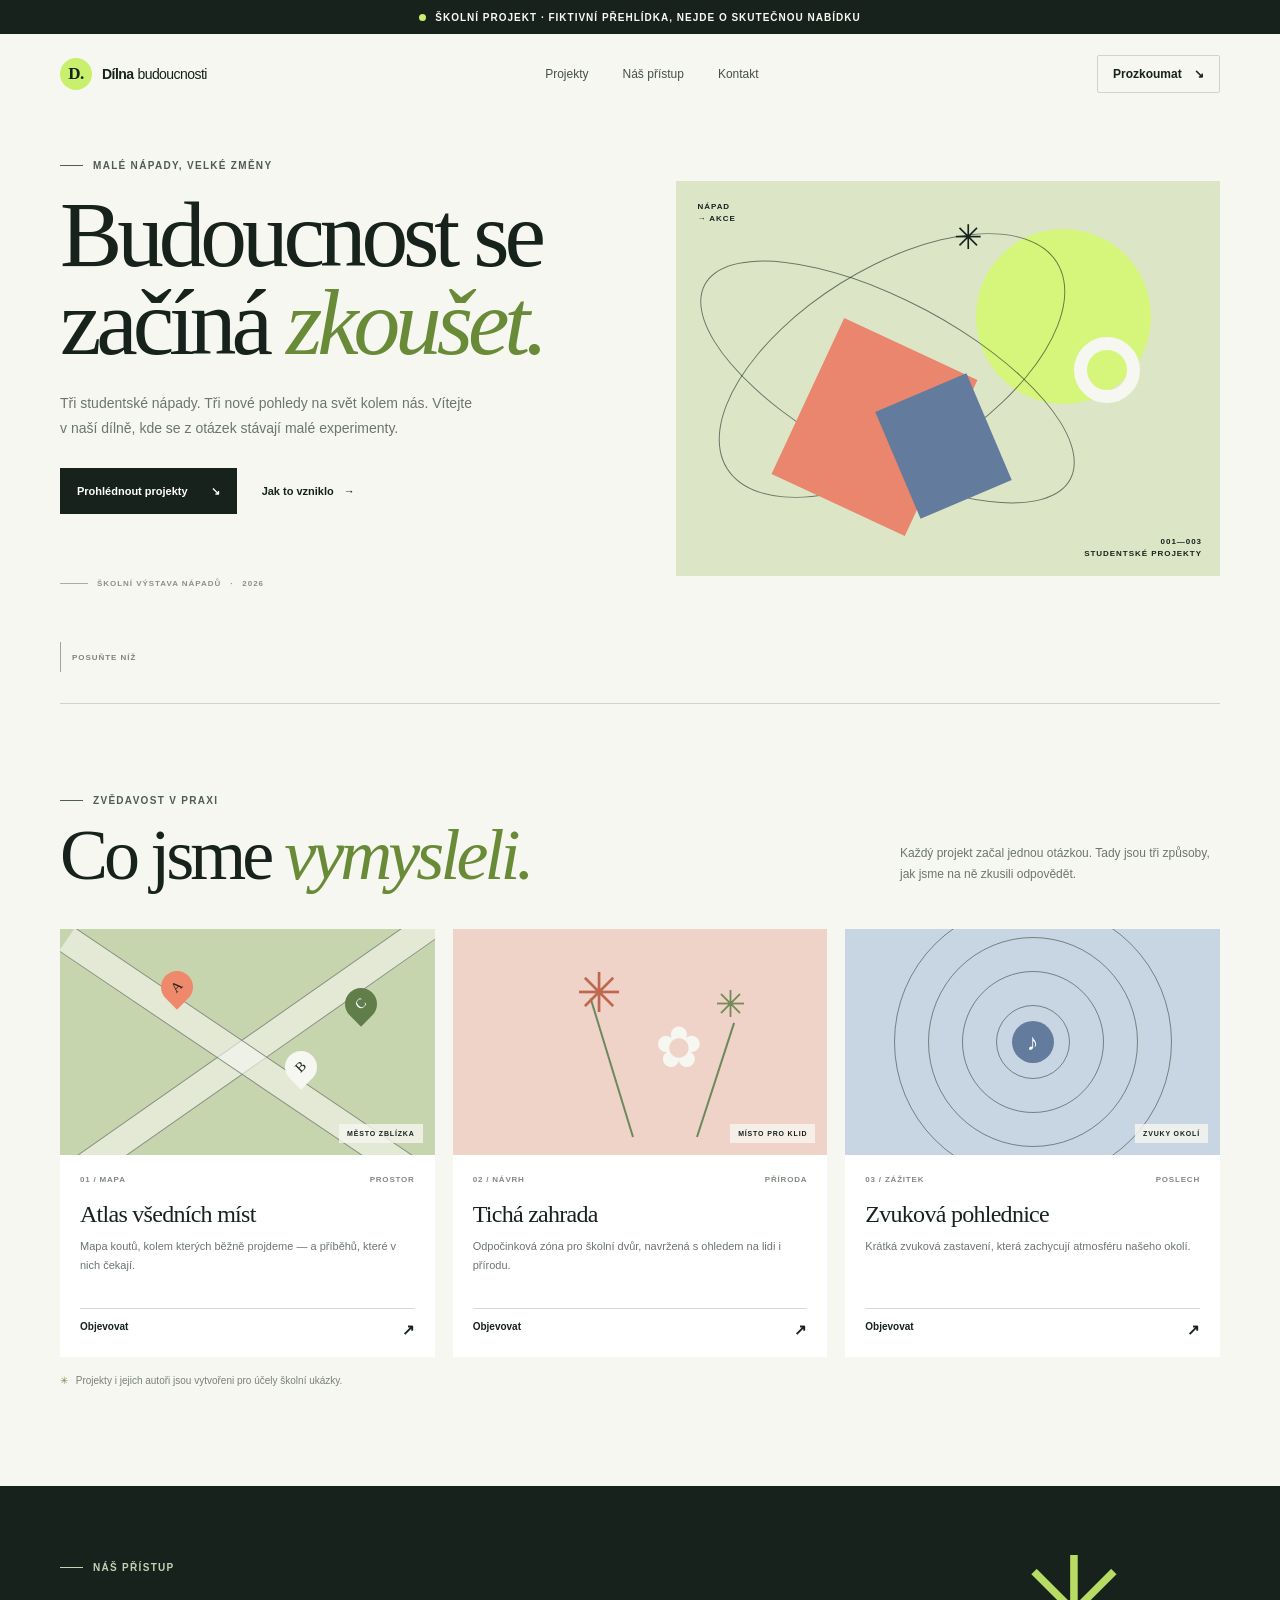
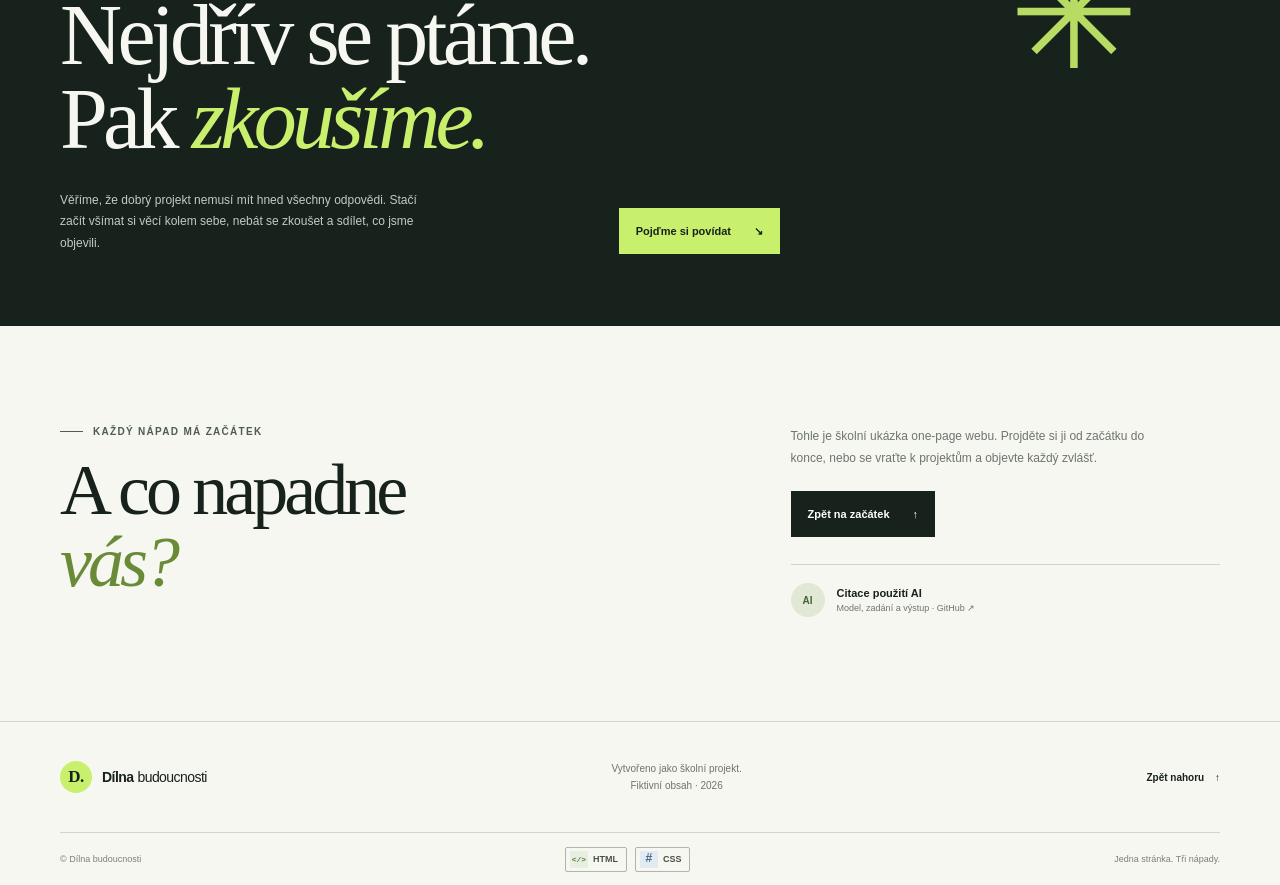
==== commit 74b26618: "Add files via upload" ====
--- a/index.html
+++ b/index.html
@@ -139,11 +139,10 @@
       <div class="contact-aside">
         <p>Tohle je školní ukázka one-page webu. Projděte si ji od začátku do konce, nebo se vraťte k projektům a objevte každý zvlášť.</p>
         <a class="button button-dark" href="#nahoru">Zpět na začátek <span aria-hidden="true">↑</span></a>
-        <a class="ai-citation" href="https://github.com/UZIVATEL/REPO/blob/main/AI-CITACE.md" target="_blank" rel="noopener noreferrer">
+        <a class="ai-citation" href="https://github.com/Dhrickova/Dhrickova.github.io/blob/main/AI-CITACE.md" target="_blank" rel="noopener noreferrer">
           <span class="citation-icon" aria-hidden="true">AI</span>
           <span><strong>Citace použití AI</strong><small>Model, zadání a výstup · GitHub ↗</small></span>
         </a>
-        <p class="github-hint">Před odevzdáním nahraďte v odkazu <code>UZIVATEL/REPO</code> adresou svého GitHub repozitáře.</p>
       </div>
     </section>
   </main>
--- a/style.css
+++ b/style.css
@@ -802,18 +802,6 @@
   font-size: 9px;
 }
 
-.contact-aside > .github-hint {
-  margin: 10px 0 0 46px;
-  font-size: 9px;
-  line-height: 1.6;
-}
-
-.github-hint code {
-  padding: 1px 3px;
-  background: #e9eae1;
-  font-size: 0.95em;
-}
-
 .site-footer {
   border-top: 1px solid var(--line);
 }
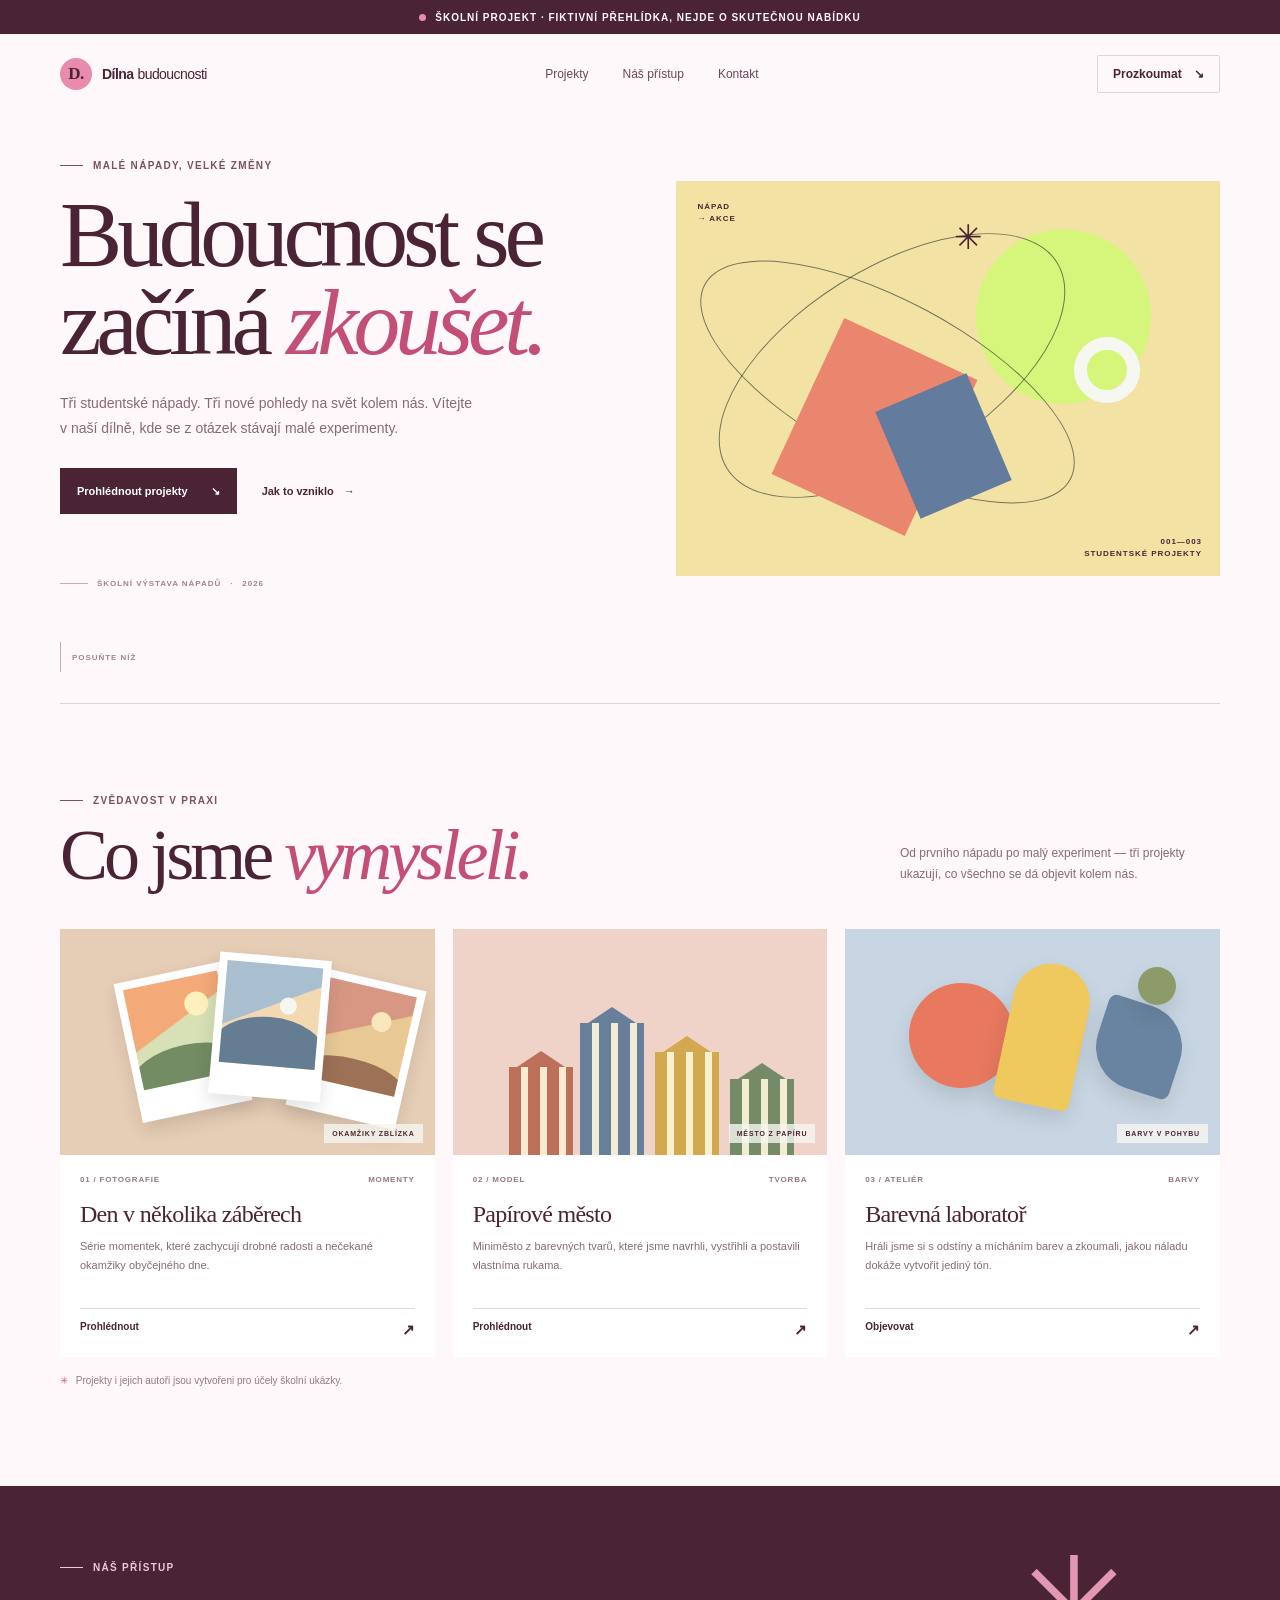
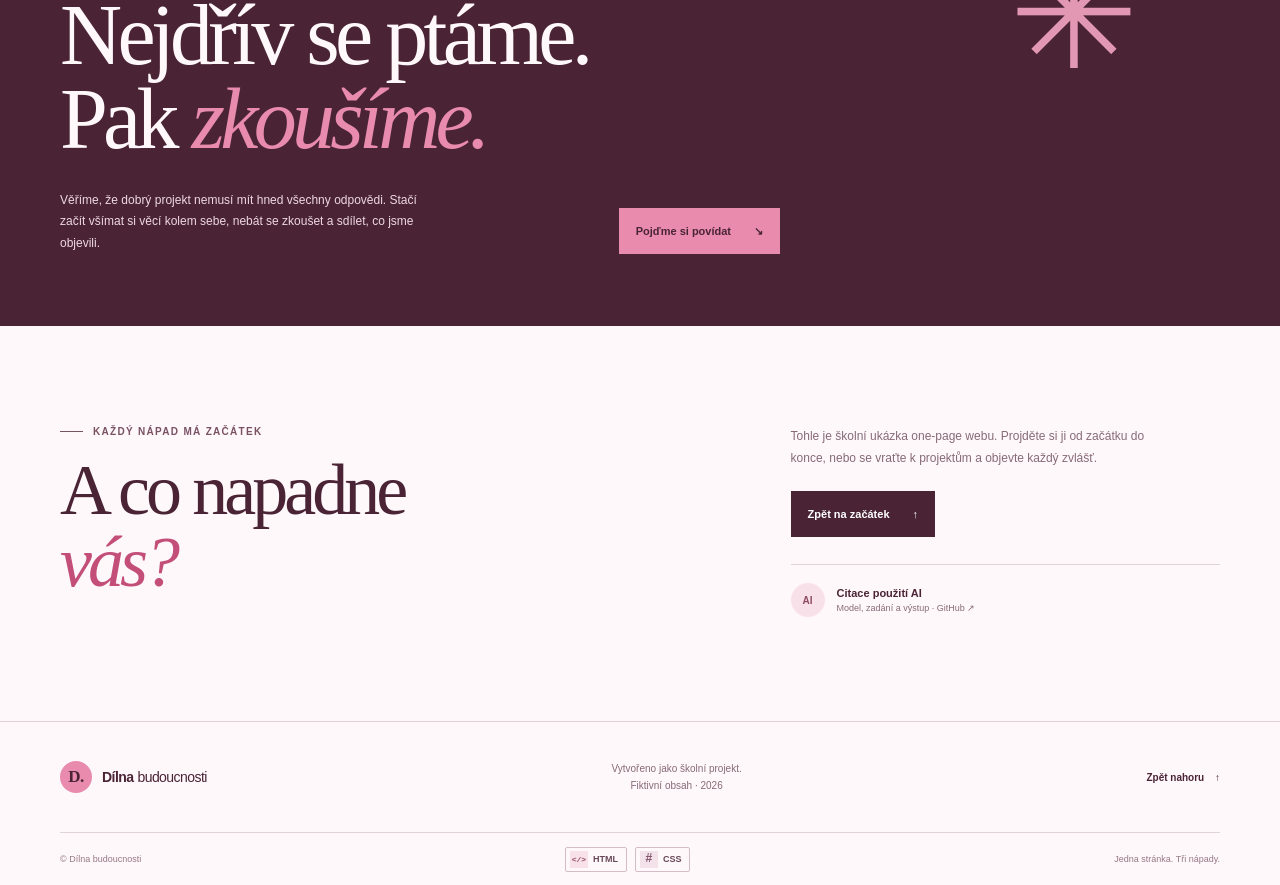
==== commit fc8a2778: "Update one-page site and validators Refresh project content and pink theme while keeping the origina" ====
--- a/index.html
+++ b/index.html
@@ -61,58 +61,54 @@
           <p class="eyebrow"><span class="eyebrow-line"></span> Zvědavost v praxi</p>
           <h2 id="projects-title">Co jsme <span>vymysleli.</span></h2>
         </div>
-        <p class="section-intro">Každý projekt začal jednou otázkou. Tady jsou tři způsoby, jak jsme na ně zkusili odpovědět.</p>
+        <p class="section-intro">Od prvního nápadu po malý experiment — tři projekty ukazují, co všechno se dá objevit kolem nás.</p>
       </div>
 
       <div class="project-grid">
         <article class="project-card project-card-green">
-          <div class="project-visual visual-atlas" aria-hidden="true">
-            <span class="map-road road-one"></span>
-            <span class="map-road road-two"></span>
-            <span class="map-pin pin-one">A</span>
-            <span class="map-pin pin-two">B</span>
-            <span class="map-pin pin-three">C</span>
-            <span class="visual-note">MĚSTO ZBLÍZKA</span>
+          <div class="project-visual visual-moments" aria-hidden="true">
+            <span class="photo-print print-one"><span class="photo-scene scene-one"></span></span>
+            <span class="photo-print print-two"><span class="photo-scene scene-two"></span></span>
+            <span class="photo-print print-three"><span class="photo-scene scene-three"></span></span>
+            <span class="visual-note">OKAMŽIKY ZBLÍZKA</span>
           </div>
           <div class="project-info">
-            <div class="project-meta"><span>01 / MAPA</span><span>PROSTOR</span></div>
-            <h3>Atlas všedních míst</h3>
-            <p>Mapa koutů, kolem kterých běžně projdeme — a příběhů, které v nich čekají.</p>
-            <a href="#kontakt" class="project-link" aria-label="Zjistit více o projektu Atlas všedních míst">Objevovat <span aria-hidden="true">↗</span></a>
+            <div class="project-meta"><span>01 / FOTOGRAFIE</span><span>MOMENTY</span></div>
+            <h3>Den v několika záběrech</h3>
+            <p>Série momentek, které zachycují drobné radosti a nečekané okamžiky obyčejného dne.</p>
+            <a href="#kontakt" class="project-link" aria-label="Zjistit více o projektu Den v několika záběrech">Prohlédnout <span aria-hidden="true">↗</span></a>
           </div>
         </article>
 
         <article class="project-card project-card-pink">
-          <div class="project-visual visual-garden" aria-hidden="true">
-            <span class="garden-stem stem-one"></span>
-            <span class="garden-stem stem-two"></span>
-            <span class="garden-flower flower-one">✳</span>
-            <span class="garden-flower flower-two">✿</span>
-            <span class="garden-flower flower-three">✳</span>
-            <span class="visual-note">MÍSTO PRO KLID</span>
+          <div class="project-visual visual-paper" aria-hidden="true">
+            <span class="paper-building building-one"></span>
+            <span class="paper-building building-two"></span>
+            <span class="paper-building building-three"></span>
+            <span class="paper-building building-four"></span>
+            <span class="visual-note">MĚSTO Z PAPÍRU</span>
           </div>
           <div class="project-info">
-            <div class="project-meta"><span>02 / NÁVRH</span><span>PŘÍRODA</span></div>
-            <h3>Tichá zahrada</h3>
-            <p>Odpočinková zóna pro školní dvůr, navržená s ohledem na lidi i přírodu.</p>
-            <a href="#kontakt" class="project-link" aria-label="Zjistit více o projektu Tichá zahrada">Objevovat <span aria-hidden="true">↗</span></a>
+            <div class="project-meta"><span>02 / MODEL</span><span>TVORBA</span></div>
+            <h3>Papírové město</h3>
+            <p>Miniměsto z barevných tvarů, které jsme navrhli, vystřihli a postavili vlastníma rukama.</p>
+            <a href="#kontakt" class="project-link" aria-label="Zjistit více o projektu Papírové město">Prohlédnout <span aria-hidden="true">↗</span></a>
           </div>
         </article>
 
         <article class="project-card project-card-blue">
-          <div class="project-visual visual-sound" aria-hidden="true">
-            <span class="sound-wave wave-one"></span>
-            <span class="sound-wave wave-two"></span>
-            <span class="sound-wave wave-three"></span>
-            <span class="sound-wave wave-four"></span>
-            <span class="sound-core">♪</span>
-            <span class="visual-note">ZVUKY OKOLÍ</span>
+          <div class="project-visual visual-colors" aria-hidden="true">
+            <span class="color-shape shape-one"></span>
+            <span class="color-shape shape-two"></span>
+            <span class="color-shape shape-three"></span>
+            <span class="color-shape shape-four"></span>
+            <span class="visual-note">BARVY V POHYBU</span>
           </div>
           <div class="project-info">
-            <div class="project-meta"><span>03 / ZÁŽITEK</span><span>POSLECH</span></div>
-            <h3>Zvuková pohlednice</h3>
-            <p>Krátká zvuková zastavení, která zachycují atmosféru našeho okolí.</p>
-            <a href="#kontakt" class="project-link" aria-label="Zjistit více o projektu Zvuková pohlednice">Objevovat <span aria-hidden="true">↗</span></a>
+            <div class="project-meta"><span>03 / ATELIÉR</span><span>BARVY</span></div>
+            <h3>Barevná laboratoř</h3>
+            <p>Hráli jsme si s odstíny a mícháním barev a zkoumali, jakou náladu dokáže vytvořit jediný tón.</p>
+            <a href="#kontakt" class="project-link" aria-label="Zjistit více o projektu Barevná laboratoř">Objevovat <span aria-hidden="true">↗</span></a>
           </div>
         </article>
       </div>
@@ -139,7 +135,7 @@
       <div class="contact-aside">
         <p>Tohle je školní ukázka one-page webu. Projděte si ji od začátku do konce, nebo se vraťte k projektům a objevte každý zvlášť.</p>
         <a class="button button-dark" href="#nahoru">Zpět na začátek <span aria-hidden="true">↑</span></a>
-        <a class="ai-citation" href="https://github.com/Dhrickova/Dhrickova.github.io/blob/main/AI-CITACE.md" target="_blank" rel="noopener noreferrer">
+        <a class="ai-citation" href="https://github.com/Dhrickova/Dhrickova.github.io/blob/main/citace.md" target="_blank" rel="noopener noreferrer">
           <span class="citation-icon" aria-hidden="true">AI</span>
           <span><strong>Citace použití AI</strong><small>Model, zadání a výstup · GitHub ↗</small></span>
         </a>
@@ -158,12 +154,129 @@
     </div>
     <div class="footer-bottom section-wrap">
       <span>© Dílna budoucnosti</span>
-      <div class="validators" aria-label="Odkazy na validátory">
-        <a class="validator-badge" href="https://validator.w3.org/" target="_blank" rel="noopener noreferrer" aria-label="Otevřít validátor HTML od W3C"><span class="badge-icon" aria-hidden="true">&lt;/&gt;</span> HTML</a>
-        <a class="validator-badge" href="https://jigsaw.w3.org/css-validator/" target="_blank" rel="noopener noreferrer" aria-label="Otevřít validátor CSS od W3C"><span class="badge-icon badge-css" aria-hidden="true">#</span> CSS</a>
+      <div class="validators" role="group" aria-label="Odkazy na validátory">
+        <a class="validator-badge" id="validate-html" href="https://validator.w3.org/nu/" target="_blank" rel="noopener noreferrer" aria-label="Zkontrolovat HTML projektu ve validátoru W3C"><span class="badge-icon" aria-hidden="true">&lt;/&gt;</span> HTML</a>
+        <a class="validator-badge" id="validate-css" href="https://jigsaw.w3.org/css-validator/" target="_blank" rel="noopener noreferrer" aria-label="Zkontrolovat CSS projektu ve validátoru W3C"><span class="badge-icon badge-css" aria-hidden="true">#</span> CSS</a>
       </div>
       <span>Jedna stránka. Tři nápady.</span>
     </div>
   </footer>
+  <script>
+    const htmlValidator = document.getElementById("validate-html");
+    const cssValidator = document.getElementById("validate-css");
+
+    function openValidationWindow() {
+      const report = window.open("about:blank", "_blank");
+      if (!report) {
+        window.alert("Povolte vyskakovací okna, aby se zobrazil výsledek validace.");
+        return null;
+      }
+      report.document.body.textContent = "Načítám zdroj projektu a spouštím validaci…";
+      return report;
+    }
+
+    function showValidationError(report, error) {
+      if (!report.closed) {
+        report.document.body.textContent =
+          `Validaci se nepodařilo spustit: ${error.message}`;
+      }
+    }
+
+    htmlValidator.addEventListener("click", async (event) => {
+      event.preventDefault();
+      const report = openValidationWindow();
+      if (!report) return;
+
+      try {
+        let source;
+        if (window.location.protocol === "file:") {
+          source = `<!doctype html>\n${document.documentElement.outerHTML}`;
+        } else {
+          const pageUrl = new URL(window.location.href);
+          pageUrl.hash = "";
+          const sourceResponse = await fetch(pageUrl, { cache: "no-store" });
+          if (!sourceResponse.ok) {
+            throw new Error(`Načtení index.html skončilo chybou ${sourceResponse.status}.`);
+          }
+          source = await sourceResponse.text();
+        }
+        const validationResponse = await fetch("https://validator.w3.org/nu/?out=html", {
+          method: "POST",
+          headers: { "Content-Type": "text/html; charset=utf-8" },
+          body: source
+        });
+        if (!validationResponse.ok) {
+          throw new Error(`HTML validátor odpověděl chybou ${validationResponse.status}.`);
+        }
+        const result = await validationResponse.text();
+        if (!report.closed) {
+          const validationDocument = new DOMParser().parseFromString(result, "text/html");
+          const base = validationDocument.createElement("base");
+          base.href = "https://validator.w3.org/nu/";
+          validationDocument.head.prepend(base);
+          report.document.open();
+          report.document.write(`<!doctype html>${validationDocument.documentElement.outerHTML}`);
+          report.document.close();
+        }
+      } catch (error) {
+        showValidationError(report, error);
+      }
+    });
+
+    cssValidator.addEventListener("click", async (event) => {
+      event.preventDefault();
+      const report = openValidationWindow();
+      if (!report) return;
+
+      try {
+        const stylesheet = document.querySelector('link[rel="stylesheet"]');
+        if (!stylesheet) throw new Error("V dokumentu nebyl nalezen soubor CSS.");
+        let source;
+        if (window.location.protocol === "file:") {
+          const sheet = Array.from(document.styleSheets).find((item) => item.href === stylesheet.href);
+          if (!sheet) throw new Error("V prohlížeči nebyl nalezen načtený soubor CSS.");
+          source = Array.from(sheet.cssRules, (rule) => rule.cssText).join("\n\n");
+        } else {
+          const sourceResponse = await fetch(stylesheet.href, { cache: "no-store" });
+          if (!sourceResponse.ok) {
+            throw new Error(`Načtení style.css skončilo chybou ${sourceResponse.status}.`);
+          }
+          source = await sourceResponse.text();
+        }
+        const target = `css-validation-${Date.now()}`;
+        report.name = target;
+
+        const form = document.createElement("form");
+        form.method = "post";
+        form.enctype = "multipart/form-data";
+        form.action = "https://jigsaw.w3.org/css-validator/validator";
+        form.target = target;
+        form.hidden = true;
+
+        const css = document.createElement("textarea");
+        css.name = "text";
+        css.value = source;
+        form.append(css);
+
+        for (const [name, value] of [
+          ["profile", "css3"],
+          ["warning", "0"],
+          ["output", "html"]
+        ]) {
+          const input = document.createElement("input");
+          input.type = "hidden";
+          input.name = name;
+          input.value = value;
+          form.append(input);
+        }
+
+        document.body.append(form);
+        form.submit();
+        form.remove();
+      } catch (error) {
+        showValidationError(report, error);
+      }
+    });
+  </script>
 </body>
 </html>
--- a/style.css
+++ b/style.css
@@ -1,10 +1,10 @@
 :root {
   color-scheme: light;
-  --ink: #17221c;
-  --muted: #6c756e;
-  --paper: #f7f7f1;
-  --green: #c9f06c;
-  --line: rgba(23, 34, 28, 0.17);
+  --ink: #4a2435;
+  --muted: #866a77;
+  --paper: #fff8fb;
+  --pink: #e98bad;
+  --line: rgba(74, 36, 53, 0.17);
   --serif: Georgia, "Times New Roman", serif;
   --sans: Arial, Helvetica, sans-serif;
 }
@@ -59,7 +59,7 @@
   gap: 9px;
   padding: 6px 16px;
   background: var(--ink);
-  color: #f9f9f3;
+  color: #fff8fb;
   font-size: 10px;
   font-weight: 700;
   letter-spacing: 0.1em;
@@ -72,7 +72,7 @@
   height: 7px;
   flex: 0 0 auto;
   border-radius: 50%;
-  background: var(--green);
+  background: var(--pink);
 }
 
 .nav-wrap {
@@ -99,7 +99,7 @@
   height: 32px;
   place-items: center;
   border-radius: 50%;
-  background: var(--green);
+  background: var(--pink);
   font-family: var(--serif);
   font-size: 17px;
   font-weight: 700;
@@ -123,13 +123,13 @@
 }
 
 .nav-wrap nav a {
-  color: #455048;
+  color: #694858;
   transition: color 160ms ease;
 }
 
 .nav-wrap nav a:hover,
 .nav-wrap nav a:focus-visible {
-  color: #4f7722;
+  color: #bd4d76;
 }
 
 .nav-cta {
@@ -165,7 +165,7 @@
   align-items: center;
   gap: 10px;
   margin: 0 0 20px;
-  color: #4f5d52;
+  color: #795263;
   font-size: 10px;
   font-weight: 700;
   letter-spacing: 0.13em;
@@ -203,7 +203,7 @@
 .hero h1 span,
 .section-heading h2 span,
 .contact h2 span {
-  color: #698b38;
+  color: #c34f79;
   font-style: italic;
 }
 
@@ -244,7 +244,7 @@
 }
 
 .button-dark:hover {
-  background: #344538;
+  background: #693b50;
 }
 
 .text-link {
@@ -262,7 +262,7 @@
   align-items: center;
   gap: 9px;
   margin-top: 65px;
-  color: #899188;
+  color: #a18390;
   font-size: 8px;
   font-weight: 700;
   letter-spacing: 0.12em;
@@ -271,7 +271,7 @@
 .caption-rule {
   width: 28px;
   height: 1px;
-  background: #a8afa6;
+  background: #c8aab7;
 }
 
 .hero-art {
@@ -279,7 +279,7 @@
   width: 100%;
   height: 395px;
   overflow: hidden;
-  background: #dce6c6;
+  background: #f2e3a5;
 }
 
 .art-sun {
@@ -345,7 +345,7 @@
   right: 80px;
   width: 66px;
   height: 66px;
-  border: 13px solid var(--paper);
+  border: 13px solid #f7f7f1;
   border-radius: 50%;
 }
 
@@ -384,7 +384,7 @@
   display: flex;
   align-items: center;
   gap: 11px;
-  color: #7c857d;
+  color: #a18390;
   font-size: 8px;
   font-weight: 700;
   letter-spacing: 0.12em;
@@ -394,7 +394,7 @@
 .scroll-line {
   width: 1px;
   height: 30px;
-  background: #9ea69b;
+  background: #c8aab7;
 }
 
 .projects {
@@ -446,164 +446,200 @@
   overflow: hidden;
 }
 
-.visual-atlas {
-  background: #c7d5ae;
-}
-
-.visual-garden {
+.visual-moments {
+  background: #e6cdb5;
+}
+
+.visual-paper {
   background: #efd3c9;
 }
 
-.visual-sound {
+.visual-colors {
   background: #c8d6e3;
 }
 
-.map-road {
-  position: absolute;
-  width: 150%;
-  height: 29px;
-  border: 1px solid rgba(23, 34, 28, 0.45);
-  border-width: 1px 0;
-  background: rgba(247, 247, 241, 0.6);
-  transform: rotate(-35deg);
-}
-
-.road-one {
-  top: 83px;
-  left: -55px;
-}
-
-.road-two {
-  top: 153px;
-  left: -41px;
-  transform: rotate(34deg);
-}
-
-.map-pin {
-  position: absolute;
+.photo-print {
+  position: absolute;
+  width: 112px;
+  height: 142px;
+  padding: 8px 8px 24px;
+  background: #fff;
+  box-shadow: 0 8px 18px rgba(23, 34, 28, 0.13);
+}
+
+.print-one {
+  top: 42px;
+  left: 18%;
+  transform: rotate(-12deg);
+}
+
+.print-two {
+  top: 27px;
+  left: 41%;
   z-index: 1;
-  display: grid;
-  width: 32px;
-  height: 32px;
-  place-items: center;
-  border-radius: 50% 50% 50% 0;
-  background: #ef896b;
-  font-family: var(--serif);
-  font-size: 14px;
-  transform: rotate(-45deg);
-}
-
-.map-pin::first-letter {
-  transform: rotate(45deg);
-}
-
-.pin-one {
-  top: 42px;
-  left: 27%;
-}
-
-.pin-two {
-  top: 122px;
-  left: 60%;
+  transform: rotate(5deg);
+}
+
+.print-three {
+  top: 48px;
+  left: 64%;
+  transform: rotate(13deg);
+}
+
+.photo-scene {
+  position: absolute;
+  inset: 8px 8px 32px;
+  overflow: hidden;
+  background: linear-gradient(155deg, #f3a978 0 43%, #d7e1b5 44% 100%);
+}
+
+.photo-scene::before,
+.photo-scene::after {
+  position: absolute;
+  content: "";
+}
+
+.photo-scene::before {
+  top: 16px;
+  right: 15px;
+  width: 24px;
+  height: 24px;
+  border-radius: 50%;
+  background: #fff1bd;
+}
+
+.photo-scene::after {
+  right: -9px;
+  bottom: -19px;
+  left: -9px;
+  height: 55px;
+  border-radius: 50% 50% 0 0;
+  background: #738c63;
+}
+
+.scene-two {
+  background: linear-gradient(155deg, #a9bfd0 0 43%, #f3d9b2 44% 100%);
+}
+
+.scene-two::before {
+  top: 32px;
+  right: 23px;
+  width: 17px;
+  height: 17px;
   background: #f7f7f1;
 }
 
-.pin-three {
-  top: 59px;
-  left: 76%;
-  background: #617d49;
-  color: white;
-}
-
-.garden-stem {
-  position: absolute;
-  bottom: 18px;
-  width: 2px;
-  height: 145px;
-  background: #6c895b;
-  transform-origin: bottom;
-}
-
-.stem-one {
-  left: 48%;
-  transform: rotate(-17deg);
-}
-
-.stem-two {
-  left: 65%;
-  height: 120px;
+.scene-two::after {
+  height: 68px;
+  background: #647d92;
+}
+
+.scene-three {
+  background: linear-gradient(155deg, #d79783 0 43%, #e8c994 44% 100%);
+}
+
+.scene-three::before {
+  top: 22px;
+  right: 19px;
+  width: 20px;
+  height: 20px;
+  background: #f8e6bd;
+}
+
+.scene-three::after {
+  height: 47px;
+  background: #9c7156;
+}
+
+.paper-building {
+  position: absolute;
+  bottom: 0;
+  width: 17%;
+  background: repeating-linear-gradient(
+    to right,
+    transparent 0 12px,
+    rgba(255, 248, 220, 0.9) 12px 19px
+  ), var(--building-color);
+}
+
+.paper-building::before {
+  position: absolute;
+  top: -16px;
+  left: 50%;
+  width: 0;
+  height: 0;
+  border-right: 24px solid transparent;
+  border-bottom: 16px solid var(--building-color);
+  border-left: 24px solid transparent;
+  transform: translateX(-50%);
+  content: "";
+}
+
+.building-one {
+  left: 15%;
+  height: 88px;
+  --building-color: #bd7059;
+}
+
+.building-two {
+  left: 34%;
+  height: 132px;
+  --building-color: #687f9b;
+}
+
+.building-three {
+  left: 54%;
+  height: 103px;
+  --building-color: #d3a94f;
+}
+
+.building-four {
+  left: 74%;
+  height: 76px;
+  --building-color: #758b68;
+}
+
+.color-shape {
+  position: absolute;
+  box-shadow: 0 10px 20px rgba(23, 34, 28, 0.12);
+}
+
+.shape-one {
+  top: 54px;
+  left: 17%;
+  width: 105px;
+  height: 105px;
+  border-radius: 50%;
+  background: #e8795f;
+}
+
+.shape-two {
+  top: 34px;
+  left: 43%;
+  width: 77px;
+  height: 143px;
+  border-radius: 40px 40px 8px 8px;
+  background: #efc95e;
+  transform: rotate(12deg);
+}
+
+.shape-three {
+  top: 75px;
+  left: 67%;
+  width: 86px;
+  height: 86px;
+  border-radius: 8px 50% 8px 50%;
+  background: #6984a0;
   transform: rotate(18deg);
 }
 
-.garden-flower {
-  position: absolute;
-  z-index: 1;
-  color: #bf684f;
-  line-height: 1;
-}
-
-.flower-one {
-  top: 37px;
-  left: 33%;
-  font-size: 55px;
-}
-
-.flower-two {
-  top: 90px;
-  left: 54%;
-  color: #f7f7f1;
-  font-size: 57px;
-}
-
-.flower-three {
-  top: 57px;
-  left: 70%;
-  color: #748b55;
-  font-size: 37px;
-}
-
-.sound-wave {
-  position: absolute;
-  top: 50%;
-  left: 50%;
-  width: 74px;
-  border: 1px solid rgba(23, 34, 28, 0.48);
+.shape-four {
+  top: 38px;
+  left: 78%;
+  width: 38px;
+  height: 38px;
   border-radius: 50%;
-  transform: translate(-50%, -50%);
-}
-
-.wave-one {
-  height: 74px;
-}
-
-.wave-two {
-  width: 142px;
-  height: 142px;
-}
-
-.wave-three {
-  width: 210px;
-  height: 210px;
-}
-
-.wave-four {
-  width: 278px;
-  height: 278px;
-}
-
-.sound-core {
-  position: absolute;
-  top: 50%;
-  left: 50%;
-  display: grid;
-  width: 42px;
-  height: 42px;
-  place-items: center;
-  border-radius: 50%;
-  background: #637b9d;
-  color: white;
-  font-size: 23px;
-  transform: translate(-50%, -50%);
+  background: #8d9b6b;
 }
 
 .visual-note {
@@ -625,7 +661,7 @@
   display: flex;
   justify-content: space-between;
   gap: 10px;
-  color: #818a80;
+  color: #967885;
   font-size: 8px;
   font-weight: 700;
   letter-spacing: 0.1em;
@@ -663,19 +699,19 @@
 
 .fiction-note {
   margin: 18px 0 0;
-  color: #788078;
+  color: #967885;
   font-size: 10px;
 }
 
 .fiction-note span {
   margin-right: 5px;
-  color: #738d4b;
+  color: #c45c81;
 }
 
 .manifesto {
   overflow: hidden;
   background: var(--ink);
-  color: #f7f7f1;
+  color: #fff8fb;
 }
 
 .manifesto-inner {
@@ -686,7 +722,7 @@
 }
 
 .eyebrow-light {
-  color: #c5d1b6;
+  color: #f2c6d6;
 }
 
 .manifesto h2 {
@@ -697,7 +733,7 @@
 }
 
 .manifesto h2 span {
-  color: var(--green);
+  color: var(--pink);
   font-style: italic;
 }
 
@@ -713,26 +749,26 @@
 .manifesto-bottom p {
   max-width: 370px;
   margin: 0;
-  color: #c4cbc3;
+  color: #efd8e1;
   font-size: 12px;
   line-height: 1.8;
 }
 
 .button-light {
   flex: 0 0 auto;
-  background: var(--green);
+  background: var(--pink);
   color: var(--ink);
 }
 
 .button-light:hover {
-  background: #daf69c;
+  background: #f7c5d7;
 }
 
 .manifesto-star {
   position: absolute;
   top: 38px;
   right: 7%;
-  color: rgba(201, 240, 108, 0.9);
+  color: rgba(243, 165, 193, 0.9);
   font-size: 155px;
 }
 
@@ -781,8 +817,8 @@
   flex: 0 0 auto;
   place-items: center;
   border-radius: 50%;
-  background: #e1e9d5;
-  color: #47613a;
+  background: #f8e1e9;
+  color: #8f4965;
   font-size: 10px;
   font-weight: 800;
 }
@@ -839,7 +875,7 @@
 .footer-bottom {
   min-height: 53px;
   border-top: 1px solid var(--line);
-  color: #798178;
+  color: #967885;
   font-size: 9px;
 }
 
@@ -854,9 +890,9 @@
   align-items: center;
   gap: 5px;
   padding: 3px 8px 3px 4px;
-  border: 1px solid #aeb7ad;
+  border: 1px solid #d5bdc8;
   border-radius: 2px;
-  color: #465248;
+  color: #694858;
   font-size: 9px;
   font-weight: 700;
   text-decoration: none;
@@ -867,21 +903,21 @@
   width: 18px;
   height: 17px;
   place-items: center;
-  background: #e7efe0;
-  color: #58773e;
+  background: #f8e1e9;
+  color: #8f4965;
   font-family: monospace;
   font-size: 8px;
 }
 
 .badge-css {
-  background: #e2eaf2;
-  color: #496989;
+  background: #f3e2ea;
+  color: #83536b;
   font-size: 12px;
   font-weight: 700;
 }
 
 :focus-visible {
-  outline: 2px solid #577b32;
+  outline: 2px solid #bd4d76;
   outline-offset: 4px;
 }
 
